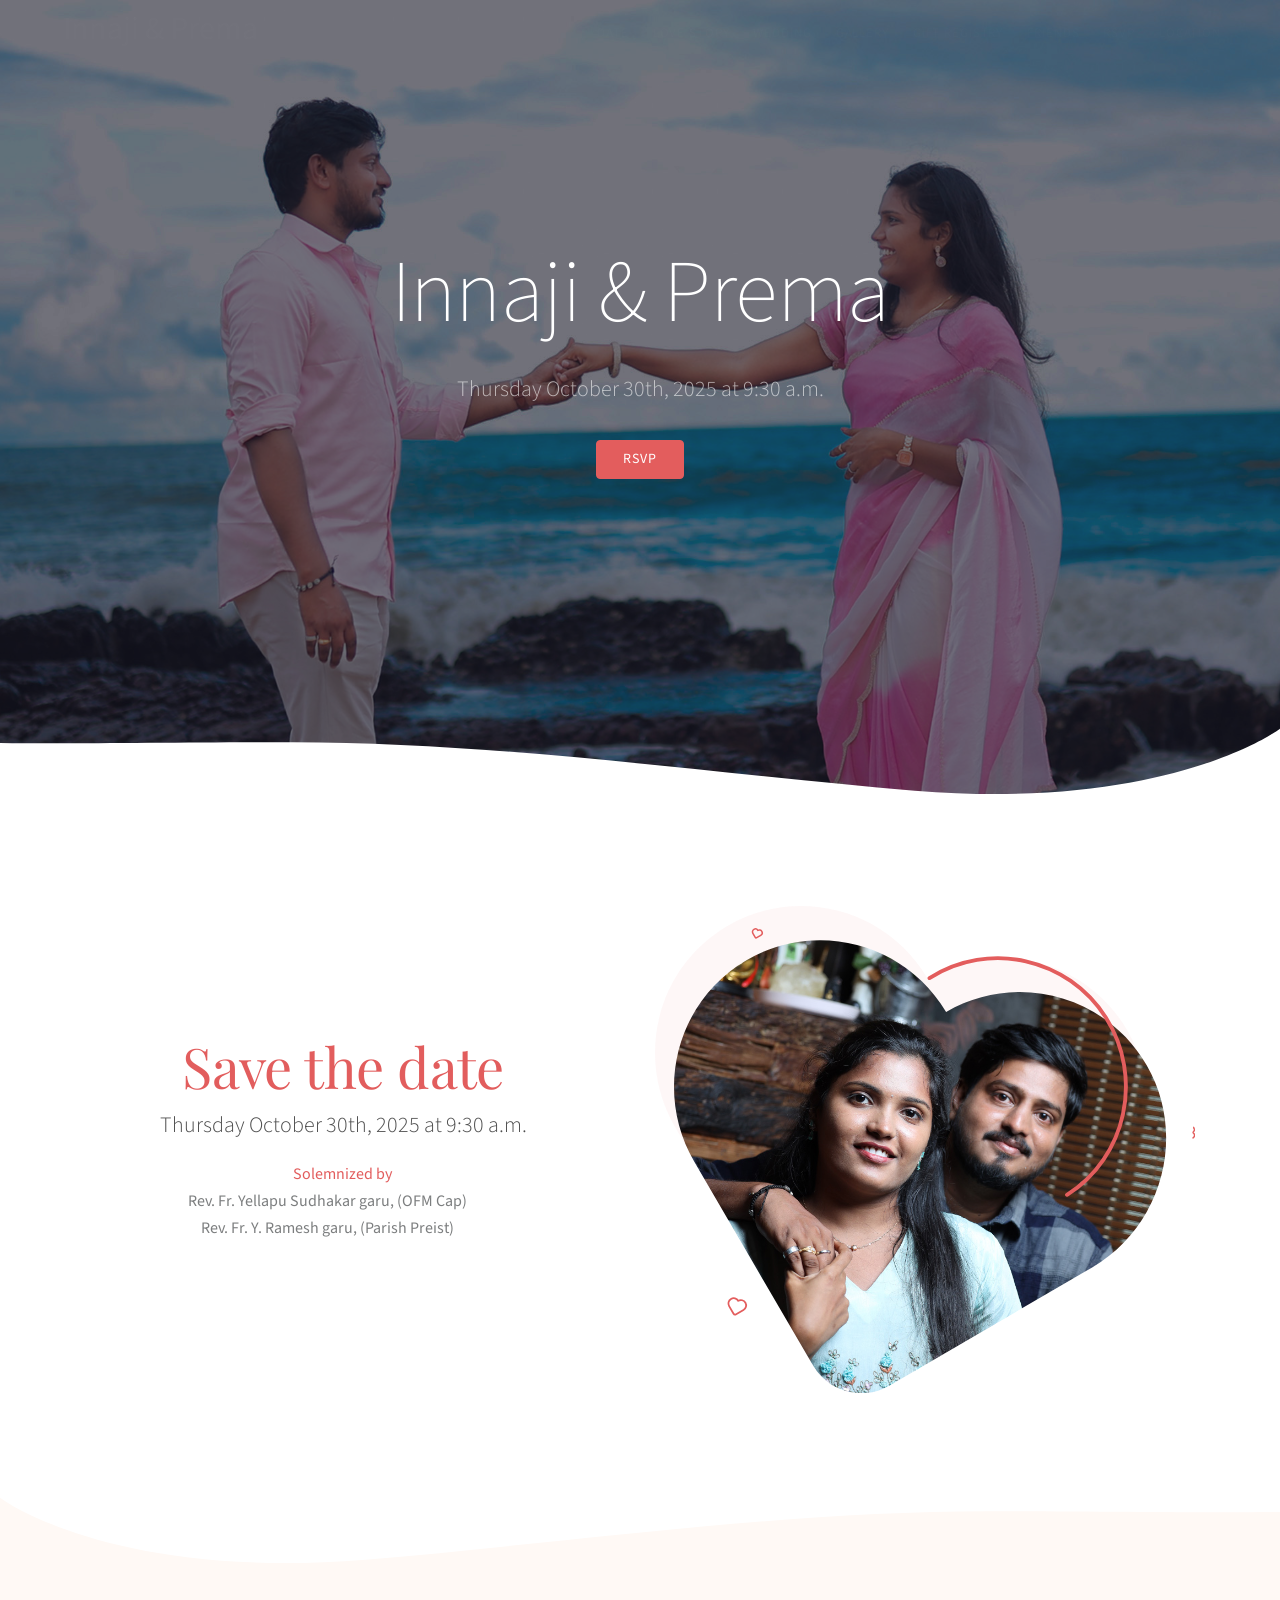
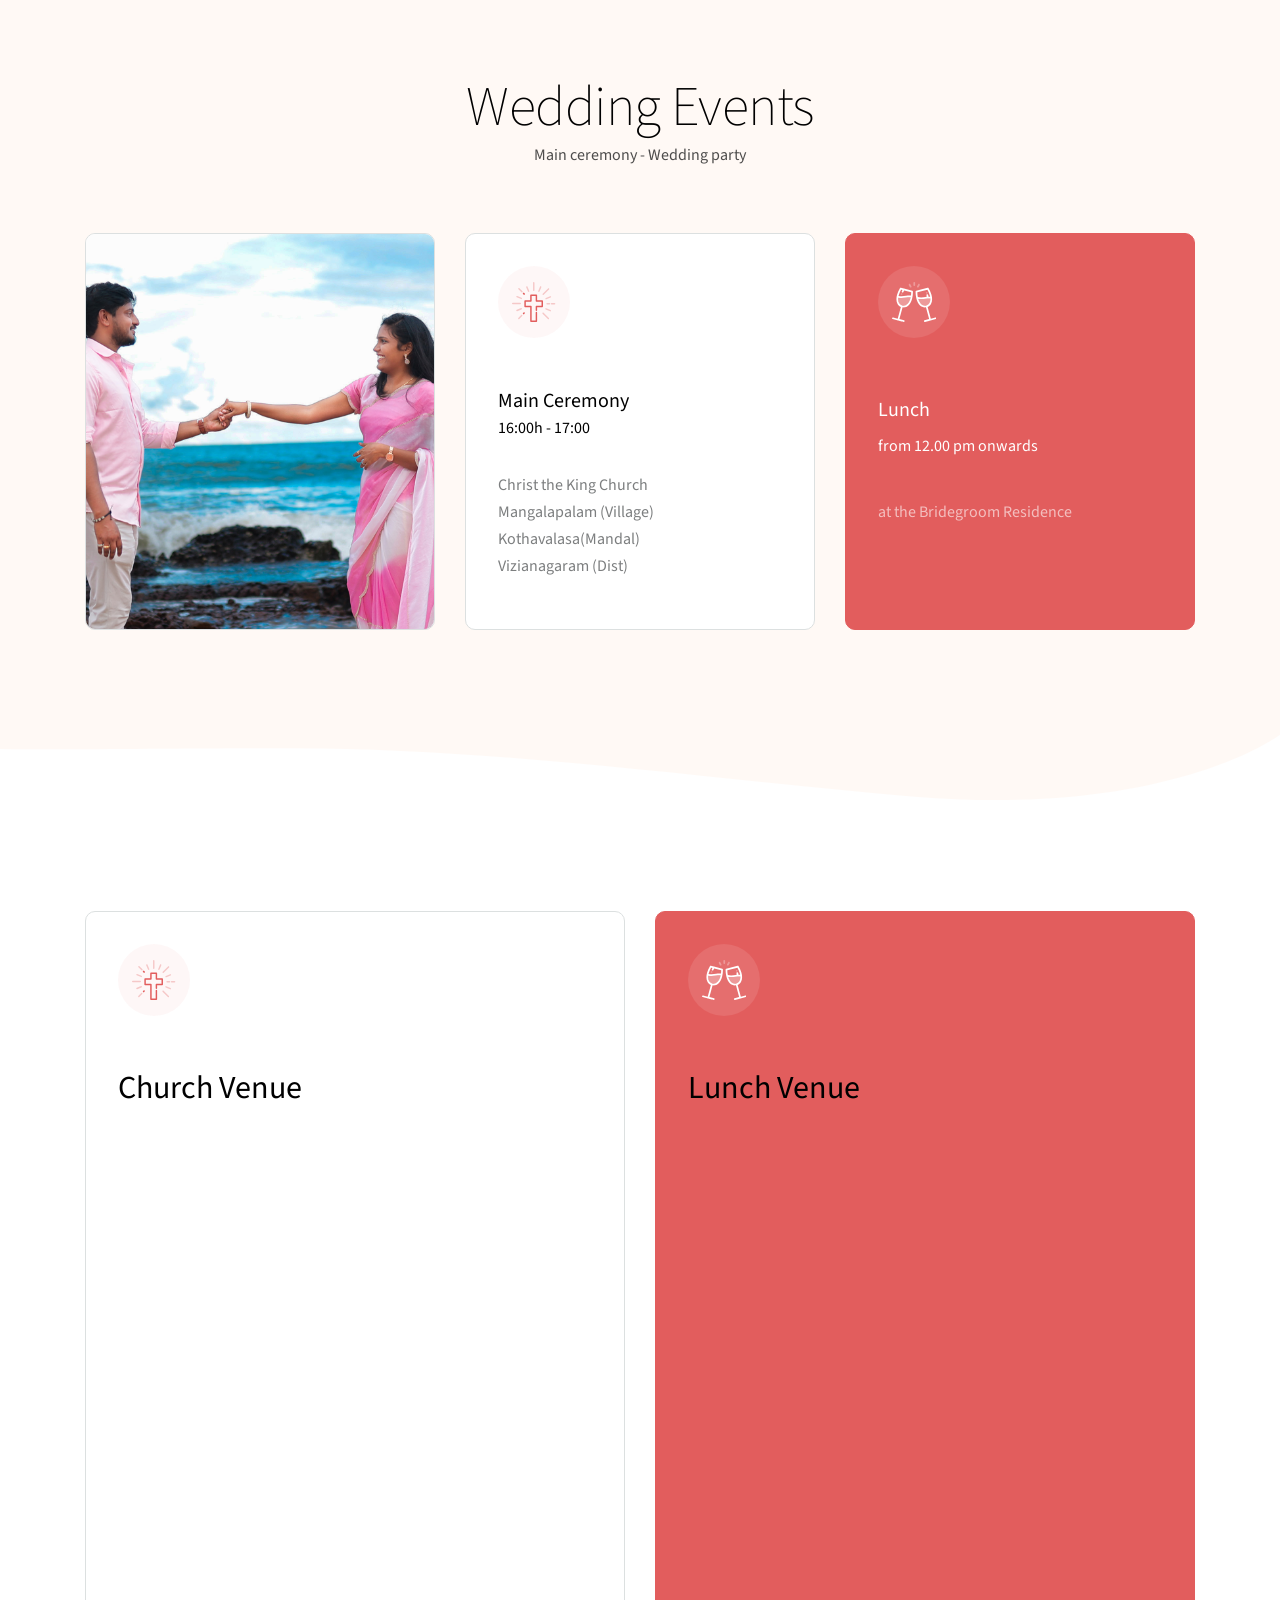
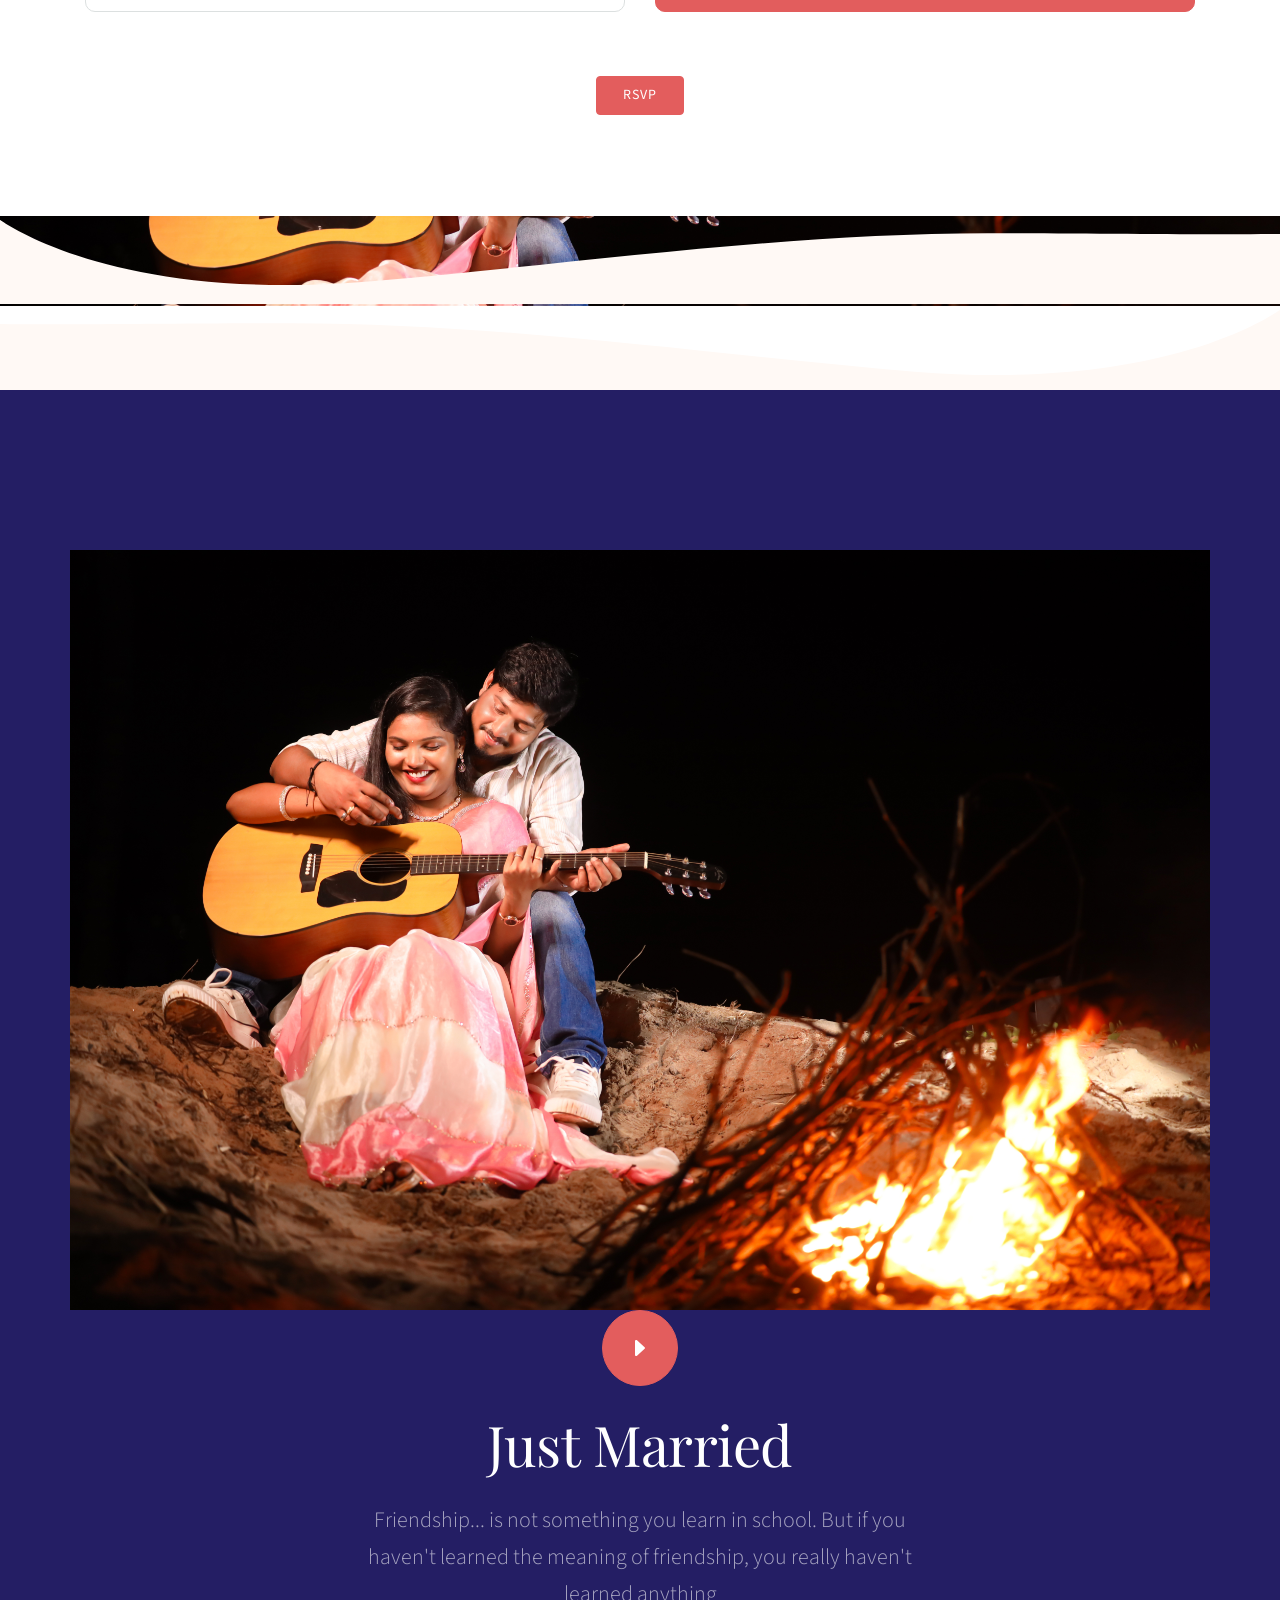
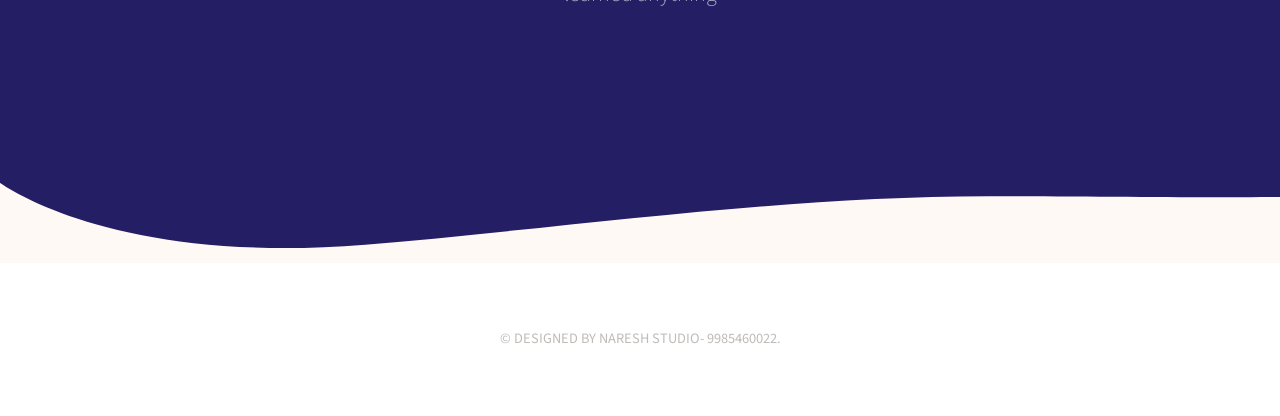
==== Innaji-weds-Prema/index.html @ 00525270 "Add files via upload" ====
<!DOCTYPE html>
<html lang="en">
   <head>
      <!-- Metas -->
      <meta charset="utf-8">
      <title>Foxewedding - Beautiful Wedding Template</title>
      <meta name="description" content="">
      <meta name="viewport" content="width=device-width, initial-scale=1.0">
      <!-- Css -->
      <link href="css/bootstrap.css" rel="stylesheet" type="text/css" media="all" />
      <link href="css/main.css" rel="stylesheet" type="text/css" media="all" />
      <link href="css/magnific-popup.css" rel="stylesheet" type="text/css" media="all" />
      <link href="css/fonts.css" rel="stylesheet" type="text/css" media="all" />
      <link href="https://fonts.googleapis.com/css?family=Playfair+Display" rel="stylesheet">
      <link href="https://fonts.googleapis.com/css?family=Source+Sans+Pro:200,300,400,600,700" rel="stylesheet">
   </head>
   <body>
      <!-- Preloader -->
      <div class="loader">
         <!-- Preloader inner -->
         <div class="loader-inner">
            <svg width="120" height="220" viewbox="0 0 100 100" class="loading-spinner" version="1.1" xmlns="http://www.w3.org/2000/svg">
               <circle class="spinner" cx="50" cy="50" r="21" fill="#ffffff" stroke-width="2" />
            </svg>
         </div>
         <!-- End preloader inner -->
      </div>
      <!-- End preloader-->
      <!--Wrapper-->
      <div class="wrapper">
         <!--Header-->
         <header class="header default">
            <div class="header-section">
               <!--Container-->
               <div class="container-fluid ">
                  <nav class="navbar navbar-expand-lg header-navbar ml-0 ml-lg-5">
                    <h2 style="color: white;">Innaji & Prema</h2>
                     <button class="navbar-toggler btn-navbar-toggler" type="button" data-toggle="collapse" data-target=".nav-menu" aria-expanded="true" aria-label="Toggle navigation">
                     <span class="fa fa-bars"></span>
                     </button>
                     <div class="nav-menu collapse navbar-collapse navbar-collapse justify-content-end mr-5 ">
                        <ul class=" navbar-nav  header-navbar-nav">
                           <li><a class=" nav-link scroll" href="#resto">Date</a></li>
                           <li><a class=" nav-link scroll" href="#story">Love Story</a></li>
                           <li><a class=" nav-link scroll" href="#wedding">Wedding</a></li>
                           <li><a class=" nav-link scroll" href="#gallery">Gallery</a></li>
                           <li><a class=" nav-link scroll" href="#gift">Gift Registry</a></li>
                           <li><a class=" nav-link scroll" href="#friends">Friends</a></li>
                           <li><a class=" nav-link scroll" href="#rsvp">Rsvp</a></li>
                           <li><a class=" nav-link scroll" href="#location">Location</a></li>
                        </ul>
                     </div>
                  </nav>
               </div>
               <!--End container-->
            </div>
         </header>
         <!--End header-->
         <!--Hero section-->
         <section class="gradient-overlay gradient-overlay-dark ">
            <img class="bg-image" src="assets/img/1.jpg" alt="">
            <div class="container">
               <!--row-->
               <div class="row min-vh-80 align-items-center z-index-2 position-relative text-center">
                  <div class="col-12">
                     <h1 class="display-2  text-white mb-4">Innaji &amp; Prema</h1>
                     <p class="font-weight-300 text-light  lead mb-5 ">Thursday October 30th, 2025 at 9:30 a.m. </p>
                     <a href="#rsvp" class="btn btn-primary btn-wide-sm btn-sm  scroll">RSVP</a>
                  </div>
               </div>
               <!--End row-->
            </div>
            <!--End container-->
            <div class="curved-decoration ">


              <svg width="100%" height="100%" version="1.1" xmlns="http://www.w3.org/2000/svg" xmlns:xlink="http://www.w3.org/1999/xlink" x="0px" y="0px"
    viewBox="0 0 2560 168.6227" enable-background="new 0 0 2560 168.6227" xml:space="preserve">
<g>
</g>
<g>
   <path d="M2560,0c0,0-219.6543,165.951-730.788,124.0771c-383.3156-31.4028-827.2138-96.9514-1244.7139-96.9514
      c-212.5106,0-439,3.5-584.4982,1.5844l0,139.9126h2560V0z"/>
</g>
</svg>
            </div>
         </section>
         <!--End hero section-->
         <!--Date section-->
         <section id="resto" class=" ">
            <div class="container spacer-double-lg">
               <div class="row justify-content-lg-between align-items-center">
                  <div class="col-md-6 mb-5 mb-md-0">
                     <div class="pr-md-4">
                        <h1 style="text-align:center; color:#e25d5d;" class="font-secondary display-4">Save the date</h1>
                        <p style="text-align:center" class="lead font-weight-300 text-dark-gray opacity-8">Thursday October 30th, 2025 at 9:30 a.m.</p>
                        <p style="text-align:center; color: #e25d5d !important;" class="w-md-40 mb-0 mx-auto text-dark-gray opacity-8;">Solemnized by</p>
                        <p  style="text-align:center" class="mb-4 pr-5">Rev. Fr. Yellapu Sudhakar garu, (OFM Cap)
                           <br/>Rev. Fr. Y. Ramesh garu, (Parish Preist)</p>
                        <div class="countdown row text-center"></div>
                     </div>
                  </div>
                  <div class="col-md-6">
                     <div class="svg-mask-container">
                        <svg version="1.1" id="p.svg" xmlns="http://www.w3.org/2000/svg" xmlns:xlink="http://www.w3.org/1999/xlink" x="0px" y="0px" viewBox="0 0 980.2914 884.5557" enable-background="new 0 0 980.2914 884.5557" xml:space="preserve">
                           <path opacity="0.05" fill="#E35D5D" d="M493.9887,130.1238L493.9887,130.1238C419.5373,4.797,257.8407-37.3296,131.6182,36.1312
                              C4.3062,110.2269-37.5245,274.4576,36.6059,401.6698l215.8423,370.3983c28.1165,48.2495,90.0233,64.5706,138.2729,36.4541
                              l368.4115-214.6845c127.2958-74.1791,172.7084-240.1479,98.7059-367.5465C783.976,99.1337,621.0024,56.1091,493.9887,130.1238z" />
                           <path fill="none" stroke="#E35D5D" stroke-width="3.1978" stroke-miterlimit="10" d="M151.0414,716.6817L151.0414,716.6817
                              c-2.6854-4.5204-8.5175-6.0399-13.0702-3.3902c-4.592,2.6725-6.1008,8.5961-3.427,13.1844l7.7851,13.3598
                              c1.0141,1.7403,3.247,2.3289,4.9873,1.3148l13.2881-7.7433c4.5914-2.6756,6.2294-8.6618,3.5602-13.257
                              C161.5008,715.5639,155.6226,714.0121,151.0414,716.6817z" />
                           <path fill="none" stroke="#E35D5D" stroke-width="2.7402" stroke-miterlimit="10" d="M186.6779,44.1803L186.6779,44.1803
                              c-1.4613-2.4599-4.635-3.2867-7.1125-1.8449c-2.4988,1.4543-3.3199,4.6778-1.8649,7.1747l4.2365,7.2701
                              c0.5519,0.947,1.767,1.2674,2.714,0.7155l7.2311-4.2138c2.4985-1.456,3.3899-4.7136,1.9374-7.2141
                              C192.3697,43.572,189.1709,42.7276,186.6779,44.1803z" />
                           <path fill="none" stroke="#E35D5D" stroke-width="2.5752" stroke-miterlimit="10" d="M978.3951,400.8979
                              c-0.5042,0.934-0.5042,2.0591,0,2.993c0.3052,0.4453,0.5839,0.9083,0.835,1.3862c0.5513,1.3705-0.4096,2.8669-1.3862,3.9854
                              c-0.6144,0.7089-1.3075,1.6697-0.8979,2.5203c0.1919,0.3133,0.4371,0.5904,0.7246,0.8192c2.0887,2.0325,2.1343,5.3734,0.1018,7.4622
                              c-0.5895,0.6058-1.3159,1.0612-2.1182,1.3277" />
                           <defs>
                              <mask id="mask">
                                 <path fill="#ffffff" d="M528.4855,192.3897L528.4855,192.3897C454.034,67.0629,292.3375,24.9363,166.115,98.3971
                                    C38.8029,172.4928-3.0277,336.7236,71.1027,463.9358L286.945,834.3341c28.1165,48.2495,90.0233,64.5706,138.2729,36.4541
                                    l368.4115-214.6845c127.2958-74.1792,172.7084-240.1479,98.7059-367.5465C818.4728,161.3996,655.4992,118.375,528.4855,192.3897z" />
                              </mask>
                           </defs>
                           <image mask="url(#mask)" width="981" height="885" xlink:href="assets/img/mask-lg.jpg" />
                           <g>
                              <path fill="none" stroke="#E35D5D" stroke-width="7" stroke-linecap="round" stroke-miterlimit="10" d="M747.8805,524.349
                                 c108.1955-68.637,139.1927-213.677,70.5558-321.8725S606.4696,62.2462,498.2741,130.8832l0,0" />
                           </g>
                        </svg>
                     </div>
                  </div>
               </div>
            </div>
            <div class="curved-decoration">
<svg  width="100%" height="100%" class="bg-secondary-svg" version="1.1" xmlns="http://www.w3.org/2000/svg" xmlns:xlink="http://www.w3.org/1999/xlink" x="0px" y="0px"
    viewBox="0 0 2560 168.6227" enable-background="new 0 0 2560 168.6227" xml:space="preserve">
<g>
</g>
<g>
   <path d="M0,0c0,0,219.6543,165.951,730.788,124.0771c383.3156-31.4028,827.2139-96.9514,1244.7139-96.9514
      c212.5106,0,438.9999,3.5,584.4982,1.5844v139.9126H0V0z"/>
</g>
</svg>
            </div>
         </section>
         <!--End date section-->
         <section id="story" class=" bg-secondary spacer-one-top-lg">
            <!--Container-->
            <div class="container spacer-one-bottom-lg">
               
                              <!--Row-->
               <div class="row justify-content-center">
                  <div class="col">
                     <div class=" text-center mb-5 pb-5">
                        <h1 class="display-4 mb-0">Wedding Events</h1>
                        <p class="w-md-40 mb-0 mx-auto text-dark-gray opacity-8 ">Main ceremony - Wedding party</p>
                     </div>
                  </div>
               </div>
               <!--End row-->
                 <!--Row-->
               <div class="row">
                  <div class="col-md-6 col-lg-4 d-flex mb-4 mb-lg-0 display-state ">
                     <div class="card card-icon-2 card-body justify-content-between">
                        <img class="bg-image" src="assets/img/1.jpg" alt="">
                     </div>
                  </div>
                  <div class="col-md-6 col-lg-4 d-flex mb-4 mb-lg-0">
                     <div class="card card-body justify-content-between">
                        <div class="icon-round mb-5 mb-md-5  bg-icon-primary">
                           <svg class="icon-svg" version="1.1" xmlns="http://www.w3.org/2000/svg" xmlns:xlink="http://www.w3.org/1999/xlink" x="0px" y="0px" viewBox="0 0 156.016 144" enable-background="new 0 0 156.016 144" xml:space="preserve">
                              <g>
                                 <g>
                                    <g>
                                       <path fill="#E25D5D" d="M46.0314,41.7797l-2.7211-2.7211c-1.0296-1.0296-2.6989-1.0296-3.7282,0
                                          c-1.0296,1.0296-1.0296,2.6986,0,3.7282l2.7211,2.7211c0.5147,0.515,1.1896,0.7722,1.864,0.7722
                                          c0.6743,0,1.3496-0.2572,1.864-0.7722C47.0611,44.4783,47.0611,42.8093,46.0314,41.7797z" />
                                    </g>
                                 </g>
                                 <g>
                                    <g>
                                       <path fill="#E25D5D" d="M45.5076,109.9846c-1.029-1.0296-2.6983-1.0296-3.7282,0l-2.0709,2.0706
                                          c-1.0296,1.0296-1.0296,2.6989,0,3.7285c0.5147,0.515,1.1896,0.7722,1.864,0.7722c0.6743,0,1.3496-0.2572,1.864-0.7722
                                          l2.0709-2.0703C46.5372,112.6834,46.5372,111.0142,45.5076,109.9846z" />
                                    </g>
                                 </g>
                                 <g>
                                    <g>
                                       <g>
                                          <path fill="#E25D5D" d="M108.9037,65.5264H90.4893V47.7202c0-1.4559-1.1799-2.6364-2.6364-2.6364H68.1625
                                             c-1.4559,0-2.6364,1.1805-2.6364,2.6364v17.8062H47.1113c-1.4559,0-2.6364,1.1805-2.6364,2.6364v19.69
                                             c0,1.456,1.1805,2.6364,2.6364,2.6364h18.4148v50.8743c0,1.4559,1.1805,2.6364,2.6364,2.6364h19.6903
                                             c1.4562,0,2.6364-1.1805,2.6364-2.6364v-31.784c0-1.4559-1.1799-2.6364-2.6364-2.6364c-1.4566,0-2.6364,1.1805-2.6364,2.6364
                                             v29.1476H70.7986V87.8528c0-1.4559-1.1805-2.6364-2.6364-2.6364H49.7474V70.7992h18.4148c1.4559,0,2.6364-1.1805,2.6364-2.6364
                                             V50.3566h14.4178v17.8062c0,1.4559,1.1799,2.6364,2.6364,2.6364h18.4145v14.4175H87.8528c-1.4563,0-2.6364,1.1805-2.6364,2.6364
                                             v13.759c0,1.4559,1.1799,2.6364,2.6364,2.6364c1.4566,0,2.6364-1.1805,2.6364-2.6364V90.4896h18.4145
                                             c1.4562,0,2.6364-1.1805,2.6364-2.6364v-19.69C111.5401,66.7069,110.36,65.5264,108.9037,65.5264z" />
                                       </g>
                                    </g>
                                    <g opacity="0.3">
                                       <g>
                                          <g>
                                             <path fill="#E25D5D" d="M78.3782,0c-1.4559,0-2.6364,1.1805-2.6364,2.6364v27.1434c0,1.4559,1.1805,2.6364,2.6364,2.6364
                                                c1.4563,0,2.6364-1.1805,2.6364-2.6364V2.6364C81.0146,1.1802,79.8348,0,78.3782,0z" />
                                          </g>
                                       </g>
                                       <g>
                                          <g>
                                             <path fill="#E25D5D" d="M153.3795,75.7418h-10.9263c-1.4562,0-2.6364,1.1805-2.6364,2.6364
                                                c0,1.4559,1.1802,2.6364,2.6364,2.6364h10.9263c1.4563,0,2.6364-1.1805,2.6364-2.6364
                                                C156.016,76.9223,154.8355,75.7418,153.3795,75.7418z" />
                                          </g>
                                       </g>
                                       <g>
                                          <g>
                                             <path fill="#E25D5D" d="M135.1888,75.7418h-8.9526c-1.4562,0-2.6364,1.1805-2.6364,2.6364
                                                c0,1.4559,1.1802,2.6364,2.6364,2.6364h8.9526c1.4562,0,2.6364-1.1805,2.6364-2.6364
                                                C137.8252,76.9223,136.645,75.7418,135.1888,75.7418z" />
                                          </g>
                                       </g>
                                       <g>
                                          <g>
                                             <path fill="#E25D5D" d="M133.4302,23.1099c-1.03-1.0296-2.6989-1.0296-3.7285,0l-19.1933,19.1933
                                                c-1.0296,1.0296-1.0296,2.6986,0,3.7282c0.5147,0.515,1.1896,0.7722,1.864,0.7722c0.6746,0,1.3496-0.2572,1.8646-0.7722
                                                l19.1933-19.1933C134.4599,25.8085,134.4599,24.1389,133.4302,23.1099z" />
                                          </g>
                                       </g>
                                       <g>
                                          <g>
                                             <path fill="#E25D5D" d="M37.6864,33.434l-10.848-10.848c-1.0293-1.0296-2.6986-1.0296-3.7282,0
                                                c-1.0296,1.0296-1.0296,2.6986,0,3.7282l10.848,10.848c0.5147,0.515,1.1896,0.7722,1.864,0.7722
                                                c0.6743,0,1.3496-0.2572,1.864-0.7722C38.716,36.1326,38.716,34.4637,37.6864,33.434z" />
                                          </g>
                                       </g>
                                       <g>
                                          <g>
                                             <path fill="#E25D5D" d="M29.7799,75.0013H2.6364C1.1805,75.0013,0,76.1818,0,77.6378c0,1.4559,1.1805,2.6364,2.6364,2.6364
                                                h27.1434c1.4559,0,2.6364-1.1805,2.6364-2.6364C32.4163,76.1818,31.2358,75.0013,29.7799,75.0013z" />
                                          </g>
                                       </g>
                                       <g>
                                          <g>
                                             <path fill="#E25D5D" d="M36.8758,118.6163c-1.0293-1.0293-2.6986-1.0296-3.7282,0l-10.5612,10.5612
                                                c-1.0296,1.0296-1.0296,2.6986,0,3.7282c0.5147,0.515,1.1896,0.7722,1.864,0.7722s1.3496-0.2572,1.864-0.7722l10.5612-10.5612
                                                C37.9055,121.3149,37.9055,119.646,36.8758,118.6163z" />
                                          </g>
                                       </g>
                                       <g>
                                          <g>
                                             <path fill="#E25D5D" d="M132.9067,129.7014l-19.1936-19.1933c-1.03-1.0293-2.6989-1.0296-3.7285,0
                                                c-1.0296,1.0296-1.0296,2.6986,0,3.7282l19.1933,19.1933c0.515,0.515,1.1896,0.7722,1.8643,0.7722s1.3496-0.2572,1.8646-0.7722
                                                C133.9363,132.4,133.9363,130.7307,132.9067,129.7014z" />
                                          </g>
                                       </g>
                                       <g>
                                          <g>
                                             <path fill="#E25D5D" d="M62.3311,32.3014l-6.4067-15.4602c-0.557-1.345-2.0998-1.9837-3.4448-1.4264
                                                c-1.3453,0.5576-1.9837,2.0995-1.4264,3.4448l6.4067,15.4602c0.4208,1.015,1.4023,1.6278,2.4368,1.6278
                                                c0.3364,0,0.6783-0.0646,1.008-0.2014C62.2498,35.1889,62.8881,33.6467,62.3311,32.3014z" />
                                          </g>
                                       </g>
                                       <g>
                                          <g>
                                             <path fill="#E25D5D" d="M140.6036,52.4826c-0.5576-1.3453-2.0992-1.9843-3.4448-1.4267l-15.4599,6.4027
                                                c-1.345,0.557-1.9843,2.0992-1.4273,3.4445c0.4208,1.0156,1.4023,1.6281,2.4371,1.6281c0.3361,0,0.678-0.0646,1.0077-0.2014
                                                l15.4599-6.4027C140.5213,55.3698,141.1606,53.8279,140.6036,52.4826z" />
                                          </g>
                                       </g>
                                       <g>
                                          <g>
                                             <path fill="#E25D5D" d="M104.2208,15.6942c-1.3438-0.5567-2.8869,0.0811-3.4445,1.4264l-6.4067,15.4639
                                                c-0.557,1.3453,0.0817,2.8878,1.4267,3.4448c0.3297,0.1368,0.6713,0.2014,1.0077,0.2014c1.0345,0,2.016-0.6128,2.4368-1.6278
                                                l6.4067-15.4639C106.2051,17.7937,105.5664,16.2519,104.2208,15.6942z" />
                                          </g>
                                       </g>
                                       <g>
                                          <g>
                                             <path fill="#E25D5D" d="M34.5999,56.774l-15.4602-6.4031c-1.345-0.5567-2.8872,0.0817-3.4445,1.4267
                                                c-0.557,1.3453,0.082,2.8872,1.427,3.4445l15.4602,6.4031c0.3297,0.1368,0.6713,0.2014,1.0077,0.2014
                                                c1.0345,0,2.0163-0.6131,2.4368-1.6281C36.5842,58.8732,35.9455,57.331,34.5999,56.774z" />
                                          </g>
                                       </g>
                                       <g>
                                          <g>
                                             <path fill="#E25D5D" d="M35.7441,95.114c-0.557-1.3453-2.0998-1.984-3.4448-1.4267L16.843,100.09
                                                c-1.3453,0.557-1.984,2.0995-1.4267,3.4445c0.4208,1.0153,1.4023,1.6281,2.4368,1.6281c0.3364,0,0.678-0.0646,1.008-0.2014
                                                l15.4562-6.4027C35.6624,98.0015,36.3011,96.4593,35.7441,95.114z" />
                                          </g>
                                       </g>
                                       <g>
                                          <g>
                                             <path fill="#E25D5D" d="M138.8941,100.7756l-15.4599-6.4067c-1.3441-0.5567-2.8872,0.0808-3.4448,1.4261
                                                c-0.5576,1.3453,0.0807,2.8872,1.4264,3.4448l15.4599,6.4067c0.3297,0.1368,0.6716,0.2014,1.008,0.2014
                                                c1.0342,0,2.016-0.6128,2.4368-1.6278C140.8775,102.8752,140.2395,101.333,138.8941,100.7756z" />
                                          </g>
                                       </g>
                                    </g>
                                 </g>
                              </g>
                           </svg>
                        </div>
                        <h5 class="mb-0">Main Ceremony</h5>
                        <h6 class="mb-5">16:00h - 17:00</h6>
                        <p class="text-align-center">Christ the King Church
                           <br>Mangalapalam (Village)
                           <br>Kothavalasa(Mandal)
                           <br>Vizianagaram (Dist)
                        </p>
                     </div>
                  </div>
                  <div class="col-md-6 col-lg-4 d-flex ">
                     <div class="card card-body justify-content-between bg-primary text-light">
                        <div class="icon-round mb-3 mb-md-5  bg-icon-white">
                           <svg class="icon-svg" version="1.1" xmlns="http://www.w3.org/2000/svg" xmlns:xlink="http://www.w3.org/1999/xlink" x="0px" y="0px" viewBox="0 0 512 460" enable-background="new 0 0 512 460;" xml:space="preserve">
                              <g>
                                 <g>
                                    <path fill="#FFFFFF" d="M240.8,110.7c-0.1-4.5-3.1-8.3-7.4-9.4L138,76.1c0,0,0,0,0,0L102,66.7c-4.3-1.1-8.8,0.7-11.1,4.4
                                       c-14.4,23.3-25.7,49.3-32.7,75.1c-11.7,43-9.7,79.9,5.7,106.7c9,15.5,22.1,26.9,38.3,33.4L65.6,421.3l-53-14
                                       c-5.3-1.4-10.8,1.8-12.2,7.1c-1.4,5.3,1.8,10.8,7.1,12.2c0,0,62.5,16.5,62.5,16.5c0,0,62.7,16.5,62.7,16.5
                                       c0.9,0.2,1.7,0.3,2.6,0.3c4.4,0,8.5-3,9.7-7.5c1.4-5.3-1.8-10.8-7.1-12.2l-52.9-13.9l36.8-135c3.6,0.5,7.2,0.8,10.8,0.8
                                       c44.6,0,81.4-37.5,98.5-100.3C238,166.1,241.4,138,240.8,110.7z M211.7,186.6c-14.6,53.6-44.2,85.5-79.2,85.5
                                       c-5.1,0-10.3-0.7-15.4-2c-15.4-4.1-27.8-13.5-35.7-27.2c-9.4-16.3-12.6-37.8-9.5-63.1c13.4,2.2,26,3,37.9,3
                                       c19.7,0,37.6-2.2,54.2-4.3c18.8-2.3,35.5-4.4,50.3-2.5C213.5,179.5,212.6,183.1,211.7,186.6z M218,156.3
                                       c-17.7-2.4-36.6-0.1-56.4,2.4c-25.3,3.1-53.7,6.6-86.2,1.4c0.7-2.9,1.4-5.7,2.2-8.7c5.9-21.6,15.1-43.4,26.6-63.5l15.9,4.2
                                       c-2.9,5.6-5.5,11.3-7.6,15.9c-2.2,5,0,11,5.1,13.2c1.3,0.6,2.7,0.9,4.1,0.9c3.8,0,7.5-2.2,9.1-5.9c3.2-7.3,6.4-13.7,9.2-18.8
                                       l80.9,21.3C220.8,131.2,219.8,143.9,218,156.3z" />
                                 </g>
                              </g>
                              <g opacity="0.3">
                                 <g>
                                    <path fill="#FFFFFF" d="M256,0c-5.5,0-10,4.5-10,10v26.1c0,5.5,4.5,10,10,10c5.5,0,10-4.5,10-10V10C266,4.5,261.5,0,256,0z" />
                                 </g>
                              </g>
                              <g opacity="0.3">
                                 <g>f
                                    <path fill="#FFFFFF" d="M223.6,49l-13.2-22.6c-2.8-4.8-8.9-6.4-13.7-3.6c-4.8,2.8-6.4,8.9-3.6,13.7l13.2,22.6
                                       c1.9,3.2,5.2,4.9,8.6,4.9c1.7,0,3.5-0.4,5.1-1.4C224.8,59.9,226.4,53.8,223.6,49z" />
                                 </g>
                              </g>
                              <g opacity="0.3">
                                 <g>
                                    <path fill="#FFFFFF" d="M315.3,22.9c-4.8-2.8-10.9-1.2-13.7,3.6L288.4,49c-2.8,4.8-1.2,10.9,3.6,13.7c1.6,0.9,3.3,1.4,5,1.4
                                       c3.4,0,6.8-1.8,8.6-4.9l13.2-22.6C321.7,31.8,320.1,25.7,315.3,22.9z" />
                                 </g>
                              </g>
                              <g opacity="0.3">
                                 <g>
                                    <path fill="#FFFFFF" d="M408.6,120.7C408.6,120.7,408.6,120.7,408.6,120.7c-1.7-5.3-7.2-8.2-12.5-6.7c-5.3,1.6-8.3,7.2-6.7,12.5
                                       c0,0.1,0,0.2,0.1,0.2c1.4,4.3,5.3,7,9.5,7c1,0,2-0.1,3-0.5C407.3,131.6,410.2,126,408.6,120.7z" />
                                 </g>
                              </g>
                              <g opacity="0.3">
                                 <g>
                                    <circle fill="#FFFFFF" cx="110" cy="138" r="10" />
                                 </g>
                              </g>
                              <g>
                                 <g>
                                    <g>
                                       <path fill="#FFFFFF" d="M442,443.1C442,443.1,442,443.1,442,443.1l-62.2,16.4C385.7,458,442,443.1,442,443.1z" />
                                       <path fill="#FFFFFF" d="M379.8,459.5c-0.3,0.1-0.5,0.1-0.5,0.1L379.8,459.5z" />
                                       <path fill="#FFFFFF" d="M511.7,414.4c-1.4-5.3-6.9-8.5-12.2-7.1l-53,14l-36.8-135.1c16.2-6.5,29.4-17.9,38.3-33.4
                                          c15.5-26.8,17.5-63.7,5.8-106.7c-7-25.8-18.3-51.7-32.7-75.1c-2.3-3.7-6.8-5.5-11.1-4.4l-131.3,34.6c-4.3,1.1-7.3,5-7.4,9.4
                                          c-0.5,24.6,2.2,49.7,7.8,73.3c0.1,0.3,0.1,0.7,0.2,1c0.6,2.3,1.1,4.6,1.8,6.8c17.1,62.8,53.9,100.3,98.5,100.3c0,0,0,0,0,0
                                          c3.6,0,7.2-0.3,10.8-0.8l36.8,135l-52.9,13.9c-5.3,1.4-8.5,6.9-7.1,12.2c1.2,4.5,5.2,7.5,9.7,7.5c0.8,0,1.7-0.1,2.6-0.3
                                          l62.7-16.5c0,0,0,0,0,0l62.5-16.5C509.9,425.2,513.1,419.8,511.7,414.4z M291.2,118.7l116.6-30.8c11.6,20,20.8,41.8,26.6,63.5
                                          c1.7,6.3,3.1,12.4,4.2,18.3c-6.1-0.6-12.3-0.7-18.6-0.4c-1.1-7.3-2.7-15-4-20.9c-1.2-5.4-6.6-8.8-12-7.5c-5.4,1.2-8.8,6.6-7.5,12
                                          c1.5,6.7,2.7,12.8,3.5,18.1c-4.5,0.5-9.1,1.1-13.7,1.7c-26,3.3-55.2,7-89.1,1C293.3,155.8,291.3,137.1,291.2,118.7z M379.5,272.1
                                          C379.5,272.1,379.5,272.1,379.5,272.1c-33.2,0-61.6-28.8-76.8-77.4c11.1,1.5,21.8,2.2,31.9,2.2c19.7,0,37.6-2.3,54.2-4.4
                                          c19.6-2.5,36.9-4.7,52.2-2.3c1.2,20.8-2.3,38.7-10.4,52.7c-7.9,13.7-20.3,23.1-35.7,27.2C389.8,271.4,384.6,272.1,379.5,272.1z" />
                                    </g>
                                 </g>
                              </g>
                              <path opacity="0.3" fill="#FFFFFF" d="M211.7,186.6c-14.6,53.6-44.2,85.5-79.2,85.5c-5.1,0-10.3-0.7-15.4-2c-15.4-4.1-27.8-13.5-35.7-27.2
                                 c-9.4-16.3-12.6-37.8-9.5-63.1c13.4,2.2,26,3,37.9,3c19.7,0,37.6-2.2,54.2-4.3c18.8-2.3,35.5-4.4,50.3-2.5
                                 C213.5,179.5,212.6,183.1,211.7,186.6z" />
                              <path opacity="0.3" fill="#FFFFFF" d="M379.5,272.1C379.5,272.1,379.5,272.1,379.5,272.1c-33.2,0-61.6-28.8-76.8-77.4c11.1,1.5,21.8,2.2,31.9,2.2
                                 c19.7,0,37.6-2.3,54.2-4.4c19.6-2.5,36.9-4.7,52.2-2.3c1.2,20.8-2.3,38.7-10.4,52.7c-7.9,13.7-20.3,23.1-35.7,27.2
                                 C389.8,271.4,384.6,272.1,379.5,272.1" />
                           </svg>
                        </div>
                        <h5 class="mb-0 text-white">Lunch</h5>
                        <h6 class="mb-5 text-white">from 12.00 pm onwards</h6>
                        <p class="text-align-center">at the Bridegroom Residence
                           <br>
                           <br>
                           <br>
                        </p>
                     </div>
                  </div>
               </div>
               <!--End row-->


            </div>
            <!--End container-->
            <div class="curved-decoration ">
               <svg width="100%" height="100%" class="bg-white-svg" version="1.1" xmlns="http://www.w3.org/2000/svg" xmlns:xlink="http://www.w3.org/1999/xlink" x="0px" y="0px"
    viewBox="0 0 2560 168.6227" enable-background="new 0 0 2560 168.6227" xml:space="preserve">
<g>
</g>
<g>
   <path d="M2560,0c0,0-219.6543,165.951-730.788,124.0771c-383.3156-31.4028-827.2138-96.9514-1244.7139-96.9514
      c-212.5106,0-439,3.5-584.4982,1.5844l0,139.9126h2560V0z"/>
</g>
</svg>
            </div>
         </section>
         
         <section id="wedding" class="spacer-one-top-lg">
            <!--Container-->
            <div class="container spacer-one-bottom-lg">
              
               <!--Row-->
               <div class="row">
                
                  <div class="col-md-6 d-flex  mb-lg-0">
                     <div class="card card-body justify-content-between">
                        <div class="icon-round mb-5 mb-md-5  bg-icon-primary">
                           <svg class="icon-svg" version="1.1" xmlns="http://www.w3.org/2000/svg" xmlns:xlink="http://www.w3.org/1999/xlink" x="0px" y="0px" viewBox="0 0 156.016 144" enable-background="new 0 0 156.016 144" xml:space="preserve">
                              <g>
                                 <g>
                                    <g>
                                       <path fill="#E25D5D" d="M46.0314,41.7797l-2.7211-2.7211c-1.0296-1.0296-2.6989-1.0296-3.7282,0
                                          c-1.0296,1.0296-1.0296,2.6986,0,3.7282l2.7211,2.7211c0.5147,0.515,1.1896,0.7722,1.864,0.7722
                                          c0.6743,0,1.3496-0.2572,1.864-0.7722C47.0611,44.4783,47.0611,42.8093,46.0314,41.7797z" />
                                    </g>
                                 </g>
                                 <g>
                                    <g>
                                       <path fill="#E25D5D" d="M45.5076,109.9846c-1.029-1.0296-2.6983-1.0296-3.7282,0l-2.0709,2.0706
                                          c-1.0296,1.0296-1.0296,2.6989,0,3.7285c0.5147,0.515,1.1896,0.7722,1.864,0.7722c0.6743,0,1.3496-0.2572,1.864-0.7722
                                          l2.0709-2.0703C46.5372,112.6834,46.5372,111.0142,45.5076,109.9846z" />
                                    </g>
                                 </g>
                                 <g>
                                    <g>
                                       <g>
                                          <path fill="#E25D5D" d="M108.9037,65.5264H90.4893V47.7202c0-1.4559-1.1799-2.6364-2.6364-2.6364H68.1625
                                             c-1.4559,0-2.6364,1.1805-2.6364,2.6364v17.8062H47.1113c-1.4559,0-2.6364,1.1805-2.6364,2.6364v19.69
                                             c0,1.456,1.1805,2.6364,2.6364,2.6364h18.4148v50.8743c0,1.4559,1.1805,2.6364,2.6364,2.6364h19.6903
                                             c1.4562,0,2.6364-1.1805,2.6364-2.6364v-31.784c0-1.4559-1.1799-2.6364-2.6364-2.6364c-1.4566,0-2.6364,1.1805-2.6364,2.6364
                                             v29.1476H70.7986V87.8528c0-1.4559-1.1805-2.6364-2.6364-2.6364H49.7474V70.7992h18.4148c1.4559,0,2.6364-1.1805,2.6364-2.6364
                                             V50.3566h14.4178v17.8062c0,1.4559,1.1799,2.6364,2.6364,2.6364h18.4145v14.4175H87.8528c-1.4563,0-2.6364,1.1805-2.6364,2.6364
                                             v13.759c0,1.4559,1.1799,2.6364,2.6364,2.6364c1.4566,0,2.6364-1.1805,2.6364-2.6364V90.4896h18.4145
                                             c1.4562,0,2.6364-1.1805,2.6364-2.6364v-19.69C111.5401,66.7069,110.36,65.5264,108.9037,65.5264z" />
                                       </g>
                                    </g>
                                    <g opacity="0.3">
                                       <g>
                                          <g>
                                             <path fill="#E25D5D" d="M78.3782,0c-1.4559,0-2.6364,1.1805-2.6364,2.6364v27.1434c0,1.4559,1.1805,2.6364,2.6364,2.6364
                                                c1.4563,0,2.6364-1.1805,2.6364-2.6364V2.6364C81.0146,1.1802,79.8348,0,78.3782,0z" />
                                          </g>
                                       </g>
                                       <g>
                                          <g>
                                             <path fill="#E25D5D" d="M153.3795,75.7418h-10.9263c-1.4562,0-2.6364,1.1805-2.6364,2.6364
                                                c0,1.4559,1.1802,2.6364,2.6364,2.6364h10.9263c1.4563,0,2.6364-1.1805,2.6364-2.6364
                                                C156.016,76.9223,154.8355,75.7418,153.3795,75.7418z" />
                                          </g>
                                       </g>
                                       <g>
                                          <g>
                                             <path fill="#E25D5D" d="M135.1888,75.7418h-8.9526c-1.4562,0-2.6364,1.1805-2.6364,2.6364
                                                c0,1.4559,1.1802,2.6364,2.6364,2.6364h8.9526c1.4562,0,2.6364-1.1805,2.6364-2.6364
                                                C137.8252,76.9223,136.645,75.7418,135.1888,75.7418z" />
                                          </g>
                                       </g>
                                       <g>
                                          <g>
                                             <path fill="#E25D5D" d="M133.4302,23.1099c-1.03-1.0296-2.6989-1.0296-3.7285,0l-19.1933,19.1933
                                                c-1.0296,1.0296-1.0296,2.6986,0,3.7282c0.5147,0.515,1.1896,0.7722,1.864,0.7722c0.6746,0,1.3496-0.2572,1.8646-0.7722
                                                l19.1933-19.1933C134.4599,25.8085,134.4599,24.1389,133.4302,23.1099z" />
                                          </g>
                                       </g>
                                       <g>
                                          <g>
                                             <path fill="#E25D5D" d="M37.6864,33.434l-10.848-10.848c-1.0293-1.0296-2.6986-1.0296-3.7282,0
                                                c-1.0296,1.0296-1.0296,2.6986,0,3.7282l10.848,10.848c0.5147,0.515,1.1896,0.7722,1.864,0.7722
                                                c0.6743,0,1.3496-0.2572,1.864-0.7722C38.716,36.1326,38.716,34.4637,37.6864,33.434z" />
                                          </g>
                                       </g>
                                       <g>
                                          <g>
                                             <path fill="#E25D5D" d="M29.7799,75.0013H2.6364C1.1805,75.0013,0,76.1818,0,77.6378c0,1.4559,1.1805,2.6364,2.6364,2.6364
                                                h27.1434c1.4559,0,2.6364-1.1805,2.6364-2.6364C32.4163,76.1818,31.2358,75.0013,29.7799,75.0013z" />
                                          </g>
                                       </g>
                                       <g>
                                          <g>
                                             <path fill="#E25D5D" d="M36.8758,118.6163c-1.0293-1.0293-2.6986-1.0296-3.7282,0l-10.5612,10.5612
                                                c-1.0296,1.0296-1.0296,2.6986,0,3.7282c0.5147,0.515,1.1896,0.7722,1.864,0.7722s1.3496-0.2572,1.864-0.7722l10.5612-10.5612
                                                C37.9055,121.3149,37.9055,119.646,36.8758,118.6163z" />
                                          </g>
                                       </g>
                                       <g>
                                          <g>
                                             <path fill="#E25D5D" d="M132.9067,129.7014l-19.1936-19.1933c-1.03-1.0293-2.6989-1.0296-3.7285,0
                                                c-1.0296,1.0296-1.0296,2.6986,0,3.7282l19.1933,19.1933c0.515,0.515,1.1896,0.7722,1.8643,0.7722s1.3496-0.2572,1.8646-0.7722
                                                C133.9363,132.4,133.9363,130.7307,132.9067,129.7014z" />
                                          </g>
                                       </g>
                                       <g>
                                          <g>
                                             <path fill="#E25D5D" d="M62.3311,32.3014l-6.4067-15.4602c-0.557-1.345-2.0998-1.9837-3.4448-1.4264
                                                c-1.3453,0.5576-1.9837,2.0995-1.4264,3.4448l6.4067,15.4602c0.4208,1.015,1.4023,1.6278,2.4368,1.6278
                                                c0.3364,0,0.6783-0.0646,1.008-0.2014C62.2498,35.1889,62.8881,33.6467,62.3311,32.3014z" />
                                          </g>
                                       </g>
                                       <g>
                                          <g>
                                             <path fill="#E25D5D" d="M140.6036,52.4826c-0.5576-1.3453-2.0992-1.9843-3.4448-1.4267l-15.4599,6.4027
                                                c-1.345,0.557-1.9843,2.0992-1.4273,3.4445c0.4208,1.0156,1.4023,1.6281,2.4371,1.6281c0.3361,0,0.678-0.0646,1.0077-0.2014
                                                l15.4599-6.4027C140.5213,55.3698,141.1606,53.8279,140.6036,52.4826z" />
                                          </g>
                                       </g>
                                       <g>
                                          <g>
                                             <path fill="#E25D5D" d="M104.2208,15.6942c-1.3438-0.5567-2.8869,0.0811-3.4445,1.4264l-6.4067,15.4639
                                                c-0.557,1.3453,0.0817,2.8878,1.4267,3.4448c0.3297,0.1368,0.6713,0.2014,1.0077,0.2014c1.0345,0,2.016-0.6128,2.4368-1.6278
                                                l6.4067-15.4639C106.2051,17.7937,105.5664,16.2519,104.2208,15.6942z" />
                                          </g>
                                       </g>
                                       <g>
                                          <g>
                                             <path fill="#E25D5D" d="M34.5999,56.774l-15.4602-6.4031c-1.345-0.5567-2.8872,0.0817-3.4445,1.4267
                                                c-0.557,1.3453,0.082,2.8872,1.427,3.4445l15.4602,6.4031c0.3297,0.1368,0.6713,0.2014,1.0077,0.2014
                                                c1.0345,0,2.0163-0.6131,2.4368-1.6281C36.5842,58.8732,35.9455,57.331,34.5999,56.774z" />
                                          </g>
                                       </g>
                                       <g>
                                          <g>
                                             <path fill="#E25D5D" d="M35.7441,95.114c-0.557-1.3453-2.0998-1.984-3.4448-1.4267L16.843,100.09
                                                c-1.3453,0.557-1.984,2.0995-1.4267,3.4445c0.4208,1.0153,1.4023,1.6281,2.4368,1.6281c0.3364,0,0.678-0.0646,1.008-0.2014
                                                l15.4562-6.4027C35.6624,98.0015,36.3011,96.4593,35.7441,95.114z" />
                                          </g>
                                       </g>
                                       <g>
                                          <g>
                                             <path fill="#E25D5D" d="M138.8941,100.7756l-15.4599-6.4067c-1.3441-0.5567-2.8872,0.0808-3.4448,1.4261
                                                c-0.5576,1.3453,0.0807,2.8872,1.4264,3.4448l15.4599,6.4067c0.3297,0.1368,0.6716,0.2014,1.008,0.2014
                                                c1.0342,0,2.016-0.6128,2.4368-1.6278C140.8775,102.8752,140.2395,101.333,138.8941,100.7756z" />
                                          </g>
                                       </g>
                                    </g>
                                 </g>
                              </g>
                           </svg>
                        </div>
                        <h2>Church Venue</h2>
                        <h5 class="mb-0"><iframe src="https://www.google.com/maps/embed?pb=!1m18!1m12!1m3!1d3688.501317212447!2d83.1854649!3d17.872473499999998!2m3!1f0!2f0!3f0!3m2!1i1024!2i768!4f13.1!3m3!1m2!1s0x3a3961295c919add%3A0xb47b34700753ea06!2sChrist%20the%20King%20Church!5e1!3m2!1sen!2sin!4v1761711569259!5m2!1sen!2sin" width="600" height="450" style="border:0;" allowfullscreen="" loading="lazy" referrerpolicy="no-referrer-when-downgrade"></iframe></h5>

                     </div>
                  </div>
                  <div class="col-md-6  d-flex ">
                     <div class="card card-body justify-content-between bg-primary text-light">
                        <div class="icon-round mb-3 mb-md-5  bg-icon-white">
                           <svg class="icon-svg" version="1.1" xmlns="http://www.w3.org/2000/svg" xmlns:xlink="http://www.w3.org/1999/xlink" x="0px" y="0px" viewBox="0 0 512 460" enable-background="new 0 0 512 460;" xml:space="preserve">
                              <g>
                                 <g>
                                    <path fill="#FFFFFF" d="M240.8,110.7c-0.1-4.5-3.1-8.3-7.4-9.4L138,76.1c0,0,0,0,0,0L102,66.7c-4.3-1.1-8.8,0.7-11.1,4.4
                                       c-14.4,23.3-25.7,49.3-32.7,75.1c-11.7,43-9.7,79.9,5.7,106.7c9,15.5,22.1,26.9,38.3,33.4L65.6,421.3l-53-14
                                       c-5.3-1.4-10.8,1.8-12.2,7.1c-1.4,5.3,1.8,10.8,7.1,12.2c0,0,62.5,16.5,62.5,16.5c0,0,62.7,16.5,62.7,16.5
                                       c0.9,0.2,1.7,0.3,2.6,0.3c4.4,0,8.5-3,9.7-7.5c1.4-5.3-1.8-10.8-7.1-12.2l-52.9-13.9l36.8-135c3.6,0.5,7.2,0.8,10.8,0.8
                                       c44.6,0,81.4-37.5,98.5-100.3C238,166.1,241.4,138,240.8,110.7z M211.7,186.6c-14.6,53.6-44.2,85.5-79.2,85.5
                                       c-5.1,0-10.3-0.7-15.4-2c-15.4-4.1-27.8-13.5-35.7-27.2c-9.4-16.3-12.6-37.8-9.5-63.1c13.4,2.2,26,3,37.9,3
                                       c19.7,0,37.6-2.2,54.2-4.3c18.8-2.3,35.5-4.4,50.3-2.5C213.5,179.5,212.6,183.1,211.7,186.6z M218,156.3
                                       c-17.7-2.4-36.6-0.1-56.4,2.4c-25.3,3.1-53.7,6.6-86.2,1.4c0.7-2.9,1.4-5.7,2.2-8.7c5.9-21.6,15.1-43.4,26.6-63.5l15.9,4.2
                                       c-2.9,5.6-5.5,11.3-7.6,15.9c-2.2,5,0,11,5.1,13.2c1.3,0.6,2.7,0.9,4.1,0.9c3.8,0,7.5-2.2,9.1-5.9c3.2-7.3,6.4-13.7,9.2-18.8
                                       l80.9,21.3C220.8,131.2,219.8,143.9,218,156.3z" />
                                 </g>
                              </g>
                              <g opacity="0.3">
                                 <g>
                                    <path fill="#FFFFFF" d="M256,0c-5.5,0-10,4.5-10,10v26.1c0,5.5,4.5,10,10,10c5.5,0,10-4.5,10-10V10C266,4.5,261.5,0,256,0z" />
                                 </g>
                              </g>
                              <g opacity="0.3">
                                 <g>
                                    <path fill="#FFFFFF" d="M223.6,49l-13.2-22.6c-2.8-4.8-8.9-6.4-13.7-3.6c-4.8,2.8-6.4,8.9-3.6,13.7l13.2,22.6
                                       c1.9,3.2,5.2,4.9,8.6,4.9c1.7,0,3.5-0.4,5.1-1.4C224.8,59.9,226.4,53.8,223.6,49z" />
                                 </g>
                              </g>
                              <g opacity="0.3">
                                 <g>
                                    <path fill="#FFFFFF" d="M315.3,22.9c-4.8-2.8-10.9-1.2-13.7,3.6L288.4,49c-2.8,4.8-1.2,10.9,3.6,13.7c1.6,0.9,3.3,1.4,5,1.4
                                       c3.4,0,6.8-1.8,8.6-4.9l13.2-22.6C321.7,31.8,320.1,25.7,315.3,22.9z" />
                                 </g>
                              </g>
                              <g opacity="0.3">
                                 <g>
                                    <path fill="#FFFFFF" d="M408.6,120.7C408.6,120.7,408.6,120.7,408.6,120.7c-1.7-5.3-7.2-8.2-12.5-6.7c-5.3,1.6-8.3,7.2-6.7,12.5
                                       c0,0.1,0,0.2,0.1,0.2c1.4,4.3,5.3,7,9.5,7c1,0,2-0.1,3-0.5C407.3,131.6,410.2,126,408.6,120.7z" />
                                 </g>
                              </g>
                              <g opacity="0.3">
                                 <g>
                                    <circle fill="#FFFFFF" cx="110" cy="138" r="10" />
                                 </g>
                              </g>
                              <g>
                                 <g>
                                    <g>
                                       <path fill="#FFFFFF" d="M442,443.1C442,443.1,442,443.1,442,443.1l-62.2,16.4C385.7,458,442,443.1,442,443.1z" />
                                       <path fill="#FFFFFF" d="M379.8,459.5c-0.3,0.1-0.5,0.1-0.5,0.1L379.8,459.5z" />
                                       <path fill="#FFFFFF" d="M511.7,414.4c-1.4-5.3-6.9-8.5-12.2-7.1l-53,14l-36.8-135.1c16.2-6.5,29.4-17.9,38.3-33.4
                                          c15.5-26.8,17.5-63.7,5.8-106.7c-7-25.8-18.3-51.7-32.7-75.1c-2.3-3.7-6.8-5.5-11.1-4.4l-131.3,34.6c-4.3,1.1-7.3,5-7.4,9.4
                                          c-0.5,24.6,2.2,49.7,7.8,73.3c0.1,0.3,0.1,0.7,0.2,1c0.6,2.3,1.1,4.6,1.8,6.8c17.1,62.8,53.9,100.3,98.5,100.3c0,0,0,0,0,0
                                          c3.6,0,7.2-0.3,10.8-0.8l36.8,135l-52.9,13.9c-5.3,1.4-8.5,6.9-7.1,12.2c1.2,4.5,5.2,7.5,9.7,7.5c0.8,0,1.7-0.1,2.6-0.3
                                          l62.7-16.5c0,0,0,0,0,0l62.5-16.5C509.9,425.2,513.1,419.8,511.7,414.4z M291.2,118.7l116.6-30.8c11.6,20,20.8,41.8,26.6,63.5
                                          c1.7,6.3,3.1,12.4,4.2,18.3c-6.1-0.6-12.3-0.7-18.6-0.4c-1.1-7.3-2.7-15-4-20.9c-1.2-5.4-6.6-8.8-12-7.5c-5.4,1.2-8.8,6.6-7.5,12
                                          c1.5,6.7,2.7,12.8,3.5,18.1c-4.5,0.5-9.1,1.1-13.7,1.7c-26,3.3-55.2,7-89.1,1C293.3,155.8,291.3,137.1,291.2,118.7z M379.5,272.1
                                          C379.5,272.1,379.5,272.1,379.5,272.1c-33.2,0-61.6-28.8-76.8-77.4c11.1,1.5,21.8,2.2,31.9,2.2c19.7,0,37.6-2.3,54.2-4.4
                                          c19.6-2.5,36.9-4.7,52.2-2.3c1.2,20.8-2.3,38.7-10.4,52.7c-7.9,13.7-20.3,23.1-35.7,27.2C389.8,271.4,384.6,272.1,379.5,272.1z" />
                                    </g>
                                 </g>
                              </g>
                              <path opacity="0.3" fill="#FFFFFF" d="M211.7,186.6c-14.6,53.6-44.2,85.5-79.2,85.5c-5.1,0-10.3-0.7-15.4-2c-15.4-4.1-27.8-13.5-35.7-27.2
                                 c-9.4-16.3-12.6-37.8-9.5-63.1c13.4,2.2,26,3,37.9,3c19.7,0,37.6-2.2,54.2-4.3c18.8-2.3,35.5-4.4,50.3-2.5
                                 C213.5,179.5,212.6,183.1,211.7,186.6z" />
                              <path opacity="0.3" fill="#FFFFFF" d="M379.5,272.1C379.5,272.1,379.5,272.1,379.5,272.1c-33.2,0-61.6-28.8-76.8-77.4c11.1,1.5,21.8,2.2,31.9,2.2
                                 c19.7,0,37.6-2.3,54.2-4.4c19.6-2.5,36.9-4.7,52.2-2.3c1.2,20.8-2.3,38.7-10.4,52.7c-7.9,13.7-20.3,23.1-35.7,27.2
                                 C389.8,271.4,384.6,272.1,379.5,272.1" />
                           </svg>
                        </div>
                         <h2>Lunch Venue</h2>
                        <h5 class="mb-0"><iframe src="https://www.google.com/maps/embed?pb=!1m18!1m12!1m3!1d3688.501317212447!2d83.1854649!3d17.872473499999998!2m3!1f0!2f0!3f0!3m2!1i1024!2i768!4f13.1!3m3!1m2!1s0x3a3961295c919add%3A0xb47b34700753ea06!2sChrist%20the%20King%20Church!5e1!3m2!1sen!2sin!4v1761711569259!5m2!1sen!2sin" width="600" height="450" style="border:0;" allowfullscreen="" loading="lazy" referrerpolicy="no-referrer-when-downgrade"></iframe></h5>

                     </div>
                  </div>
               </div>
               <!--End row-->
               <!--Row-->
               <div class="row">
                  <div class="col">
                     <div class=" text-center mt-5 pt-5">
                        <a href="#rsvp" class="btn btn-primary btn-wide-sm btn-sm  scroll">RSVP</a>
                     </div>
                  </div>
                  <!--End row-->
               </div>
               <!--End container-->
            </div>
            <div class="curved-decoration">
               
               <svg width="100%" height="100%" class="bg-secondary-svg" version="1.1" xmlns="http://www.w3.org/2000/svg" xmlns:xlink="http://www.w3.org/1999/xlink" x="0px" y="0px" viewBox="0 0 2560 168.6227" enable-background="new 0 0 2560 168.6227" xml:space="preserve">
<g>
</g>
<g>

   <path d="M0,0c0,0,219.6543,165.951,730.788,124.0771c383.3156-31.4028,827.2139-96.9514,1244.7139-96.9514
      c212.5106,0,438.9999,3.5,584.4982,1.5844v139.9126H0V0z"></path>
</g>
</svg>
<img class="bg-image" src="assets/img/3.jpg" alt="">

            </div>
         </section>

       
         <section id="friends" class="text-center">

            <div class="curved-decoration ">
               <svg width="100%" height="100%" class="bg-secondary-svg" version="1.1" xmlns="http://www.w3.org/2000/svg" xmlns:xlink="http://www.w3.org/1999/xlink" x="0px" y="0px" viewBox="0 0 2560 168.6227" enable-background="new 0 0 2560 168.6227" xml:space="preserve">
<g>
</g>
<g>
   <path d="M2560,0c0,0-219.6543,165.951-730.788,124.0771c-383.3156-31.4028-827.2138-96.9514-1244.7139-96.9514
      c-212.5106,0-439,3.5-584.4982,1.5844l0,139.9126h2560V0z"></path>
</g>
</svg>
            </div>
         </section>
    
         <!--Hero section-->
         <section class="gradient-overlay ">
            <img class="bg-image" src="assets/img/2.jpg" alt="">
            <div class="container">
               <!--row-->
               <div class="row  min-vh-80 align-items-center z-index-2 position-relative text-center" >
                  <img class="img-fluid" src="assets/img/3.jpg" alt="">
                  <div class="col-12">
                     <div class=" play-btn-container mb-4">
                        <a href="https://www.instagram.com/p/DQTUDX9EgzukvSIlrd4FxlJyfFHr6i8V1jca-M0/" class="btn btn-primary btn-play popup-youtube">
                           <svg class="icon-svg" version="1.1" xmlns="http://www.w3.org/2000/svg" xmlns:xlink="http://www.w3.org/1999/xlink" x="0px" y="0px" viewBox="0 0 168.7 270.7" enable-background="new 0 0 168.7 270.7;" xml:space="preserve">
                              <path class="st0" d="M0,252.5V18.2C0,2,21.5-6.1,34.1,5.4l128.7,117.1c7.8,7.1,7.8,18.6,0,25.7L34.1,265.3
                                 C21.5,276.8,0,268.7,0,252.5z" fill="#FFFFFF" />
                           </svg>
                        </a>
                     </div>
                     <h1 class="display-4 font-secondary  text-white mb-4">Just Married</h1>
                     <p class="w-md-50 mb-0 mx-auto text-light lead font-weight-300 "> Friendship... is not something you learn in school. But if you haven't learned the meaning of friendship, you really haven't learned anything</p>
                  </div>
               </div>
               <!--End row-->
            </div>
            <!--End container-->
            <div class="curved-decoration ">
               <svg width="100%" height="100%" class="bg-secondary-svg" version="1.1" xmlns="http://www.w3.org/2000/svg" xmlns:xlink="http://www.w3.org/1999/xlink" x="0px" y="0px" viewBox="0 0 2560 168.6227" enable-background="new 0 0 2560 168.6227" xml:space="preserve">
<g>
</g>
<g>
   <path d="M0,0c0,0,219.6543,165.951,730.788,124.0771c383.3156-31.4028,827.2139-96.9514,1244.7139-96.9514
      c212.5106,0,438.9999,3.5,584.4982,1.5844v139.9126H0V0z"></path>
</g>
</svg>
            </div>
         </section>
         <!--End hero section-->
       
         <section class="footer-copyright spacer-double-sm bg-white text-center">
            <p class="text-uppercase small text-muted d-block mb-0">&copy; Designed by Naresh Studio- 9985460022.</p>
        
         </section>
         <!--To the top-->
         <a class="scroll-to-top scroll" href="#wrapper">
            <svg version="1.1" xmlns="http://www.w3.org/2000/svg" xmlns:xlink="http://www.w3.org/1999/xlink" x="0px" y="0px" viewBox="0 0 273.1091 238.2098" enable-background="new 0 0 273.1091 238.2098" xml:space="preserve">
               <path fill="#E25D5D" d="M136.7428,23.457L136.7428,23.457C105.6324-7.6197,55.2286-7.8699,23.8161,23.0177
                  c-31.6835,31.1545-31.6582,82.277-0.501,113.9287l90.7191,92.1591c11.8174,12.005,31.1293,12.1571,43.1343,0.3396l91.6648-90.2325
                  c31.6726-31.1777,32.5645-83.0754,1.4308-114.7912C219.1893-7.2342,168.3452-7.6516,136.7428,23.457z" />
               <path fill="#FFFFFF" d="M110.7149,123.5662l-2.9542-2.9542c-1.2509-1.2509-1.2509-3.2736,0-4.5112l25.8562-25.8695
                  c1.2509-1.2509,3.2736-1.2509,4.5112,0l25.8562,25.8562c1.2509,1.2509,1.2509,3.2736,0,4.5112l-2.9542,2.9542
                  c-1.2642,1.2642-3.3268,1.2376-4.5644-0.0532l-15.2635-16.0221v38.2454c0,1.7699-1.4239,3.1938-3.1938,3.1938H133.75
                  c-1.7699,0-3.1938-1.4239-3.1938-3.1938v-38.2454l-15.2769,16.0354C114.0418,124.8171,111.9791,124.8437,110.7149,123.5662z" />
            </svg>
         </a>
         <!-- End to the top -->
      </div>
      <!-- End wrapper-->
      <!--Javascript-->
      <script src="js/jquery-1.12.4.min.js"></script>
      <script src="js/bootstrap.min.js"></script>
      <script src="js/smooth-scroll.js"></script>
      <script src="js/jquery.magnific-popup.min.js"></script>
      <script src="js/jquery.countdown.min.js"></script>
      <script src="js/placeholders.min.js"></script>
      <script src="js/instafeed.min.js"></script>
      <script src="js/script.js"></script>
      <!-- Google analytics -->
      <!-- End google analytics -->
   </body>
</html>
<!-- 
   https://beatpb.club/search/epub/16/7// -->
---- Innaji-weds-Prema/css/main.css ----
/* 

Foxewedding - Beautiful Wedding html template
Copyright 2019  www.mutationmedia.net 
Created by : mutationthemes  

*/

/* Table of Content ================================================== 

1.Preloader
2.Site wrapper
3.Hero
4.Date
5.Love story
6.Wedding
7.Gallery
8.Gift registry
9.RSVP
19.Footer
11.Miscellaneous
12.Mediaqueries


/*Preloader*/

 .loader {
     background: #ffffff;
     bottom: 0;
     height: 100%;
     left: 0;
     position: fixed;
     right: 0;
     top: 0;
     width: 100%;
     z-index: 10000;
}
 .loader-inner {
     left: 0;
     position: absolute;
     top: 50%;
     width: 100%;
     text-align: center;
     transform: translateY(-50%);
     -webkit-transform: translateY(-50%);
     -moz-transform: translateY(-50%);
     -ms-transform: translateY(-50%);
     -o-transform: translateY(-50%);
}
 .loading-spinner {
     width: 4.5rem;
     height: 4.5rem;
     animation: spinner-rotate 2s ease-in-out infinite;
     -webkit-animation: spinner-rotate 2s ease-in-out infinite;
     -moz-animation: spinner-rotate 2s ease-in-out infinite;
     -ms-animation: spinner-rotate 2s ease-in-out infinite;
     -o-animation: spinner-rotate 2s ease-in-out infinite;
}
 .spinner {
     animation: spinner-color 8s ease-in-out infinite, spinner-dash 2s ease-in-out infinite;
     -webkit-animation: spinner-color 8s ease-in-out infinite, spinner-dash 2s ease-in-out infinite;
     -moz-animation: spinner-color 8s ease-in-out infinite, spinner-dash 2s ease-in-out infinite;
     -ms-animation: spinner-color 8s ease-in-out infinite, spinner-dash 2s ease-in-out infinite;
     -o-animation: spinner-color 8s ease-in-out infinite, spinner-dash 2s ease-in-out infinite;
     stroke-linecap: round;
}
 @keyframes spinner-rotate {
     100% {
         transform: rotate(360deg);
         -webkit-transform: rotate(360deg);
         -moz-transform: trotate(360deg);
         -ms-transform: rotate(360deg);
         -o-transform: rotate(360deg);
    }
}

@keyframes spinner-color {
    0%, 100% {
        stroke: #e25d5d;
    }
    20% {
        stroke: #df6e6e;
    }
    40% {
        stroke: #e25d5d;
    }
    60% {
        stroke: #df6e6e;
    }
    80% {
        stroke: #e25d5d;
    }

    
}
 @keyframes spinner-dash {
     0% {
         stroke-dasharray: 1, 200;
         stroke-dashoffset: 0;
    }
     50% {
         stroke-dasharray: 90, 200;
         stroke-dashoffset: -35px;
    }
     100% {
         stroke-dasharray: 90, 200;
         stroke-dashoffset: -125px;
    }
}
/*End preloader*/

/*Site wrapper*/

.wrapper {
    position: relative;
    background-color: #ffffff;
}
/*End site wrapper*/

/* Hero Section*/

.header {
    position: relative;
}
.bg-image {
    top: 0;
    left: 0;
    width: 100%;
    height: 100%;
    z-index: 0;
    object-fit: cover;
    position: absolute;
}
.min-vh-80 {
    padding-top: 10rem;
    padding-bottom: 10rem;
}
.curved-decoration {
    position: relative;
    z-index: 2;
    top: 5px;
    width: 100%;
}
.curved-decoration svg {
    height: 7vw;
}
.curved-decoration svg {
    position: relative;
    z-index: 2;
    top: 1px;
    width: 100%;
}
.curved-decoration svg:not([class*="bg"]) path {
    fill: #ffffff;
}

.navbar-expand-lg .navbar-logo  {
    width:7rem;
}
.header-navbar {
    padding:0; 
}
.header-navbar .navbar-brand{
    padding-top: 1.2rem;
    padding-bottom: 1.2rem;
}
.navbar-expand-lg .navbar-nav .nav-link{
    color: #717171;
    position: relative;
    font-weight: 400;
    display: block;
    text-transform: uppercase;
    font-size: 0.8125rem;
    letter-spacing: 0.055rem;
}

/* End hero Section*/

/*Date section*/

 .countdown span.label {
     font-size: .85rem;
    font-weight: 400;
    display: block;
    color: #000000;
}
.countdown  span.counter {
     font-size: 2rem;
    font-weight: 500;
    line-height: 1;
}
.countdown-shadow {
    box-shadow: 0.56rem 0.56rem 0 rgba(0, 0, 0, 0.02);
}

/*End date section*/

/*Story section*/

.story {
    list-style: none;
    display: flex;
    flex-direction: column;
    padding: 0;
    width: 100%;
}
.story li .story-icon {
    margin-left: -1.5rem;
    margin-right: 1.5rem;
}
.story-icon {
    width: 3rem;
    height: 3rem;
    border-radius: 50%;
    align-items: center;
    justify-content: center;
    display: flex;
    flex-shrink: 0;
}
.story-icon .icon-svg{
  height: 1rem;
}
.story li {
    display: flex;
    align-items: center;
    width: 50%;
    margin-left: 50%;
}
.story li:nth-child(2n) .story-icon {
    margin-right: -1.5rem;
    margin-left: 1.5rem;
}
.story li:nth-child(2n) {
    margin-left: 0;
    margin-right: 50%;
    flex-direction: row-reverse;
    text-align: right; 
}
.story li:not(:last-child):after {
    content: '';
    display: block;
    position: absolute;
    top: 4.357rem;
    width: 1px;
    height: 3rem;
    background: #bfbbb8;
    opacity: .5;
    
}
.story li:not(:last-child) {
     position: relative;
     padding-bottom: 4.5rem;
}


/*End story section*/

/*Wedding section*/

.icon-round {
    flex-shrink: 0;
    width: 4.5rem;
    height: 4.5rem;
    border-radius: 50%;
    display: flex;
    align-items: center;
    justify-content: center;
}
svg.icon-svg{
    background: none !important;
}
.icon-round > .icon-svg {
    height: 2.5rem;
}

/*End wedding section*/

/*Gallery section*/

.card-gutters {
    margin-right: -8px;
    margin-left: -8px;
}
.card-gutters > .col, .card-gutters > [class*="col-"] {
    padding-right: 8px;
    padding-left: 8px;
}

/*End gallery section*/

/*Gift section*/

section#gift:after{
  background-image: url(../assets/svg/pattern.svg);
  background-repeat: repeat;
  position: absolute;
  content: "";
  height: 1000px;
  width: 100%;
  top: -156px;
  z-index: 2;
}
.icon-logo-svg {
    height: 1.5rem;
    fill: #ffffff;
}

/*End gift section*/

/*RSVP*/

.play-btn-container {
    overflow: hidden;
    display: flex;
    align-items: center;
    justify-content: center;
}
.btn-play {
    border-radius: 50%;
    width: 4.75rem;
    height: 4.75rem;
    padding: 0;
    display: flex;
    align-items: center;
    justify-content: center;
}
.btn-play > .icon-svg{
  height: 1rem;
}

.svg-decoration {
    position: absolute;
}
.svg-decoration.middle-left {
    top: 20%;
    left: -12rem;
}
.svg-decoration.bottom-right {
    top: 30%;
    right: -11rem;
}


/*End RSVP*/

/* Footer*/

ul.instafeed-list  {
    margin:0 -4px;
    margin-top: -5px;
}
ul.instafeed-list li {
   display: inline-block;
  padding: 5px;
}
ul.instafeed-list li a{
  display: block;
  position: relative;
  overflow: hidden;
}

/* End footer*/


/*Miscellaneous*/

::-moz-selection {
    background: #e25d5d;
    color: #ffffff;
}
 .gradient-overlay:before {
    background-color: rgba(23,23,38,.6);
    position: absolute;
    top: 0;
    right: 0;
    bottom: 0;
    z-index: 1;
    width: 100%;
    height: 100%;
    content: "";
}
a,::before
{
    transition: all 0.3s ease 0s;
    -webkit-transition: all 0.3s ease 0s;
    -moz-transition: all 0.3s ease 0s;
    -ms-transition: all 0.3s ease 0s;
    -o-transition: all 0.3s ease 0s;
}
.shadow-lg {
  box-shadow: 0 0 40px rgba(38, 38, 38, 0.1) !important
}
.font-size-11-5 {
    font-size: .71875rem;
}
.font-size-12 {
    font-size: .75rem;
}
.font-size-13 {
    font-size:.8125rem;
}
.font-size-14 {
    font-size: .875rem;
}
.font-size-15 {
    font-size: .9375rem;
}
.font-weight-200 {
    font-weight: 200;
}
.font-weight-300 {
    font-weight: 300;
}
.font-weight-400 {
    font-weight: 400;
}
.font-weight-600 {
    font-weight: 600;
}
.font-weight-700 {
    font-weight: 700;
}
.flex-fill {
    flex: 1 1 auto !important;
}
.btn-wide {
    min-width: 10rem;
}
.btn-wide-sm {
    min-width: 5.5rem;
}
.hover-effect {
    position: relative;
    display: block;
    overflow: hidden;
}
.hover-effect-container {
  position: absolute;
  top: 50%;
  left: 50%;
  -webkit-transform: translate(-50%, -50%);
  transform: translate(-50%, -50%);
}
.hover-effect-icon-inner {
    position: absolute;
    top: 50%;
    left: 50%;
    -webkit-transform: translate(-50%, -50%);
    transform: translate(-50%, -50%);
}
.hover-effect:hover .hover-effect-icon {
    opacity: 1;
    -webkit-transform: scale(1);
    transform: scale(1);
}
.hover-effect-icon {
    display: inline-block;
    vertical-align: middle;
    text-align: center;
    color: #fff;
    background-color: #e25d5d;
    width: 2.35rem;
    height: 2.35rem;
    font-size: 0.75rem;
    border-radius: 50%;
    opacity: 0;
    transition: 0.4s;
    -webkit-transform: scale(0.7);
    transform: scale(0.7)
}
.hover-effect-icon.has-svg{
  background-color: transparent;
}
.hover-effect-icon.hover-effect-icon-small{
    width: 1.75rem;
    height: 1.75rem;
    font-size: 0.6rem;
}
h1 > a, h2 > a, h3 > a, h4 > a, h5 > a, h6 > a, .h1 > a, .h2 > a, .h3 > a, .h4 > a, .h5 > a, .h6 > a {
    color: #000000;
}
h1 > a:hover, h2 > a:hover, h3 > a:hover, h4 > a:hover, h5 > a:hover, h6 > a:hover, .h1 > a:hover, .h2 > a:hover, .h3 > a:hover, .h4 > a:hover, .h5 > a:hover, .h6 > a:hover {
    color: #df6e6e;
}
.z-index-2{
  z-index: 2;
}
.z-index-3{
  z-index: 3;
}
.scroll-to-top:not(.active) {
    opacity: 0;
    transform: translate3d(0, 20px, 0);
    -webkit-transform: translate3d(0, 20px, 0);
    -moz-transform: translate3d(0, 20px, 0);
    pointer-events: none;
}
.scroll-to-top.active:hover {
     transform: translate3d(0, -5px, 0);
     -webkit-transform: translate3d(0, -5px, 0);
     -moz-transform: translate3d(0, -5px, 0);
}
.scroll-to-top {
    position: fixed;
    width: 2.65rem;
    height: 2.65rem;
    text-align: center;
    right: 2.875rem;
    bottom: 3.6875rem;
    z-index: 100;
}
.bg-icon-primary {
    background: rgba(226, 93, 93,0.05) !important;
}
.bg-icon-white {
    background: rgba(255, 255, 255, 0.1) !important;
}
.bg-primary-svg {
  fill: #e25d5d;
}
.bg-secondary-svg {
  fill: #fff9f5;
}
.bg-white-svg{
  fill: #ffffff;
}
.form-group label.custom-control-label {
    color: #7c7e7f;
}
.opacity-8{
  opacity: 0.8;
}
.hover-arrow:hover span {
    transform: translate3d(5px, 0, 0);
}
.hover-arrow span {
    display: inline-block;
    margin-left: .375rem;
    transition: transform 0.2s ease;
    font-size: 11px;
}
.upper-letter-space{
  letter-spacing: 0.055rem;
}
.font-secondary{
  font-family: 'Playfair Display', serif;
}
.card.bg-primary{
  border-color: #e25d5d;
}
.o-hidden{
  overflow: hidden;
}
.form-group label {
    font-size: 0.9375rem;
    font-weight: 500;
    color: #222222;
}
svg {
    vertical-align: middle;
}
.badge-overlap{
  position: relative;
  top: -16px;
}
section,
.section {
    position: relative;
    width: 100%;
    z-index: 4;
}
.spacer-lg {
    padding-top: 9rem;
    padding-bottom: 9rem;
}
.spacer-xlg {
    padding-top: 12rem;
    padding-bottom: 12rem;
}
section.hero {
    padding-top: 8rem;
    padding-bottom:8rem;
}
div[class*="col-"].spacer-one-bottom-lg, .spacer-one-bottom-lg{
    padding-bottom: 6rem;
}
div[class*="col-"].spacer-one-top-lg, .spacer-one-top-lg{
    padding-top: 6rem;
}
div[class*="col-"].spacer-double-lg, .spacer-double-lg {
    padding-top: 6rem;
    padding-bottom: 6rem;
}
div[class*="col-"].spacer-one-bottom-md, .spacer-one-bottom-md{
    padding-bottom: 5rem;
}
div[class*="col-"].spacer-one-top-md, .spacer-one-top-md{
    padding-top: 5rem;
}
div[class*="col-"].spacer-double-md, .spacer-double-md {
    padding-top: 5rem;
    padding-bottom:5rem;
}
div[class*="col-"].spacer-one-bottom-sm, .spacer-one-bottom-sm{
    padding-bottom: 4rem;
}
div[class*="col-"].spacer-one-top-sm, .spacer-one-top-sm{
    padding-top: 4rem;
}
div[class*="col-"].spacer-double-sm, .spacer-double-sm {
    padding-top: 4rem;
    padding-bottom: 4rem;
}
div[class*="col-"].spacer-one-bottom-xs, .spacer-one-bottom-xs{
    padding-bottom: 2rem;
}
div[class*="col-"].spacer-one-top-xs, .spacer-one-top-xs{
    padding-top: 2rem;
}
div[class*="col-"].spacer-double-xs, .spacer-double-xs {
    padding-top: 2rem;
    padding-bottom: 2rem;
}
div[class*="col-"].spacer-one-bottom-xxs, .spacer-one-bottom-xxs{
    padding-bottom: 1.5rem;
}
div[class*="col-"].spacer-one-top-xxs, .spacer-one-top-xxs{
    padding-top: 1.5rem;
}
div[class*="col-"].spacer-double-xxs, .spacer-double-xxs {
    padding-top: 1.5rem;
    padding-bottom: 1.5rem;
}
/*End Miscellaneous*/


.header .logo-light {
    display: none;
}

ul.instafeed-list li{
  width: 78.67px;
}

.signature svg {
    width: 11em;
}
.svg-decoration.bottom-right{
  width: 17rem;
  display: none;
}
.svg-decoration.middle-left {
    width: 22rem;
    display: none;
}
.display-4 {
    font-size: 3.2rem;
}
.display-state{
  display: none !important;
}
/*Mediaqueries*/

.btn-navbar-toggler{
    margin-top: 1.375rem;
    margin-bottom: 1.375rem;
    margin-top: 1rem;
    margin-bottom: 1rem;
    padding: 10px 13px;
    color: #333342;
    font-size: 1rem;

}
@media (max-width: 991px) {

}
@media (min-width: 992px) {
.display-4 {
    font-size: 3.5rem;
}

.min-vh-80 {
    min-height: 80vh;
}
.icon-logo-svg {
    height: 2.1rem;
    fill: #ffffff;
}

section#gift:after{
  height: 780px;
}

.svg-decoration.bottom-right, .svg-decoration.middle-left{
  display: block;
}


.display-state{
  display: flex !important;
}

ul.instafeed-list li {
    width: 87.67px;
}
.svg-decoration.middle-left {
    top: 20%;
    left: -12rem;
    width: 28rem
}
.svg-decoration.bottom-right {
    top: 30%;
    right: -11rem;
    width: 20rem;
}

.signature svg {
    width: 12em;
}
.header {
    position: absolute;
    left: 0;
    right: 0;
    top: 0;
    width: 100%;
    z-index: 1040;
    background-color: transparent;
}
.header .logo-light {
    display: block;
}

.header .navbar-expand-lg .navbar-nav .nav-link{
  color: #ffffff;
}
.header.switched-header {
    background-color: #ffffff;
    -webkit-box-shadow: 0 1px 30px rgba(0, 0, 0, 0.1);
    -moz-box-shadow: 0 1px 30px rgba(0, 0, 0, 0.1);
     box-shadow: 0 1px 30px rgba(0, 0, 0, 0.1);
    left: 0;
    position: fixed;
    top: 0;
    width: 100%;
    z-index: 999;
}
.header .logo-dark {
    display: none
}
.header.switched-header .logo-dark{
    display: block;
}
.header.switched-header .logo-light {
    display: none;
}

.header.switched-header .navbar-expand-lg .navbar-nav .nav-link{
  color: #7c7e7f;
}
.navbar-expand-lg {
    -ms-flex-wrap: wrap;
        flex-wrap: wrap;
  }
.navbar-expand-lg .header-navbar-nav {
    -ms-flex-align: center;
        align-items: center;
    padding-top: 0;
    padding-bottom: 0;
    margin-left: 0;
}
.navbar-expand-lg .header-navbar-nav .nav-link {
    padding-top: 1.375rem;
    padding-bottom: 1.375rem;
    padding-right: 0.75rem;
    padding-left:0.75rem;
} 
}
@media (max-width: 767.98px) {
}
@media(min-width:768px){
}
@media (max-width: 575px) {
  .display-2{font-size: 4.5rem;}
  .display-3{
    font-size: 3.5rem;
  }
.display-4{
    font-size: 2.5rem;
}

h1, .h1{
    font-size: 2rem;
}

h2, .h2{
    font-size: 1.875rem
}
h5, .h5 {
    font-size: 1rem;
}
}
@media (min-width: 1200px) {
}
/*End mediaqueries*/
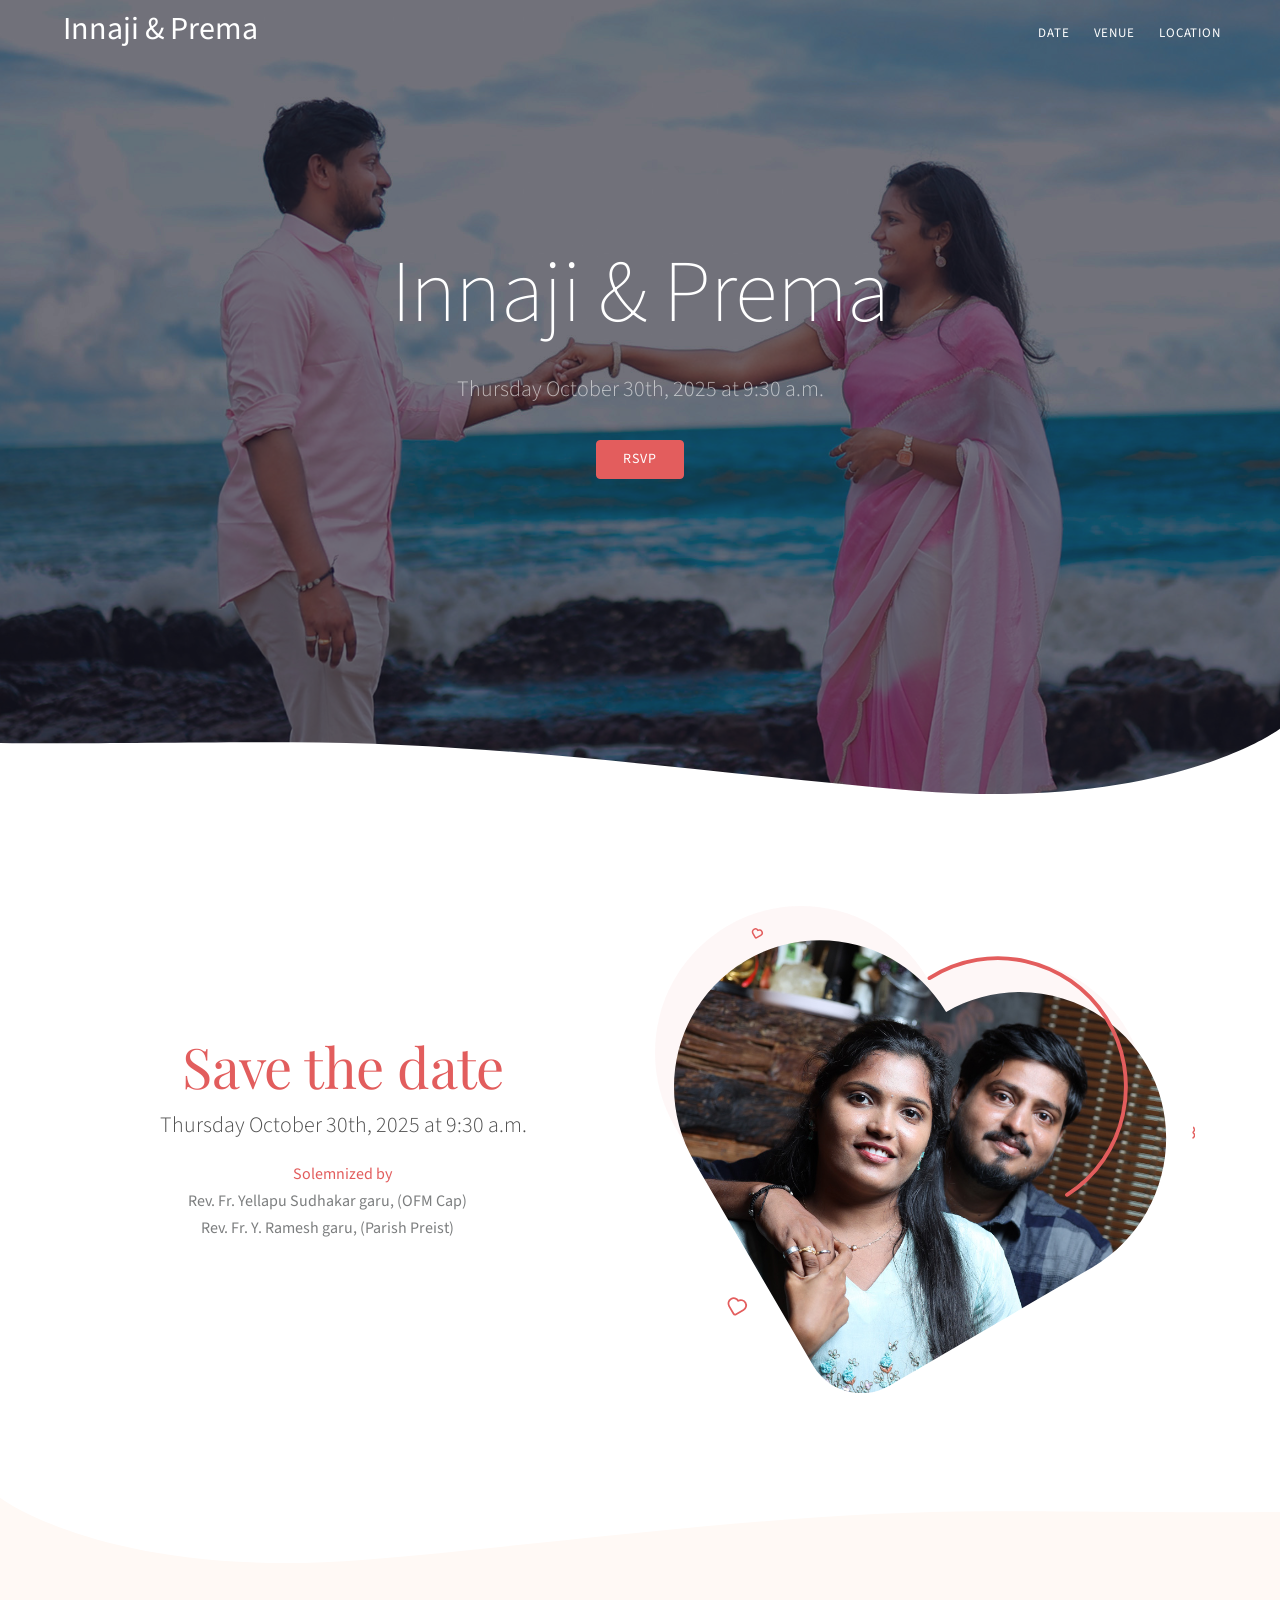
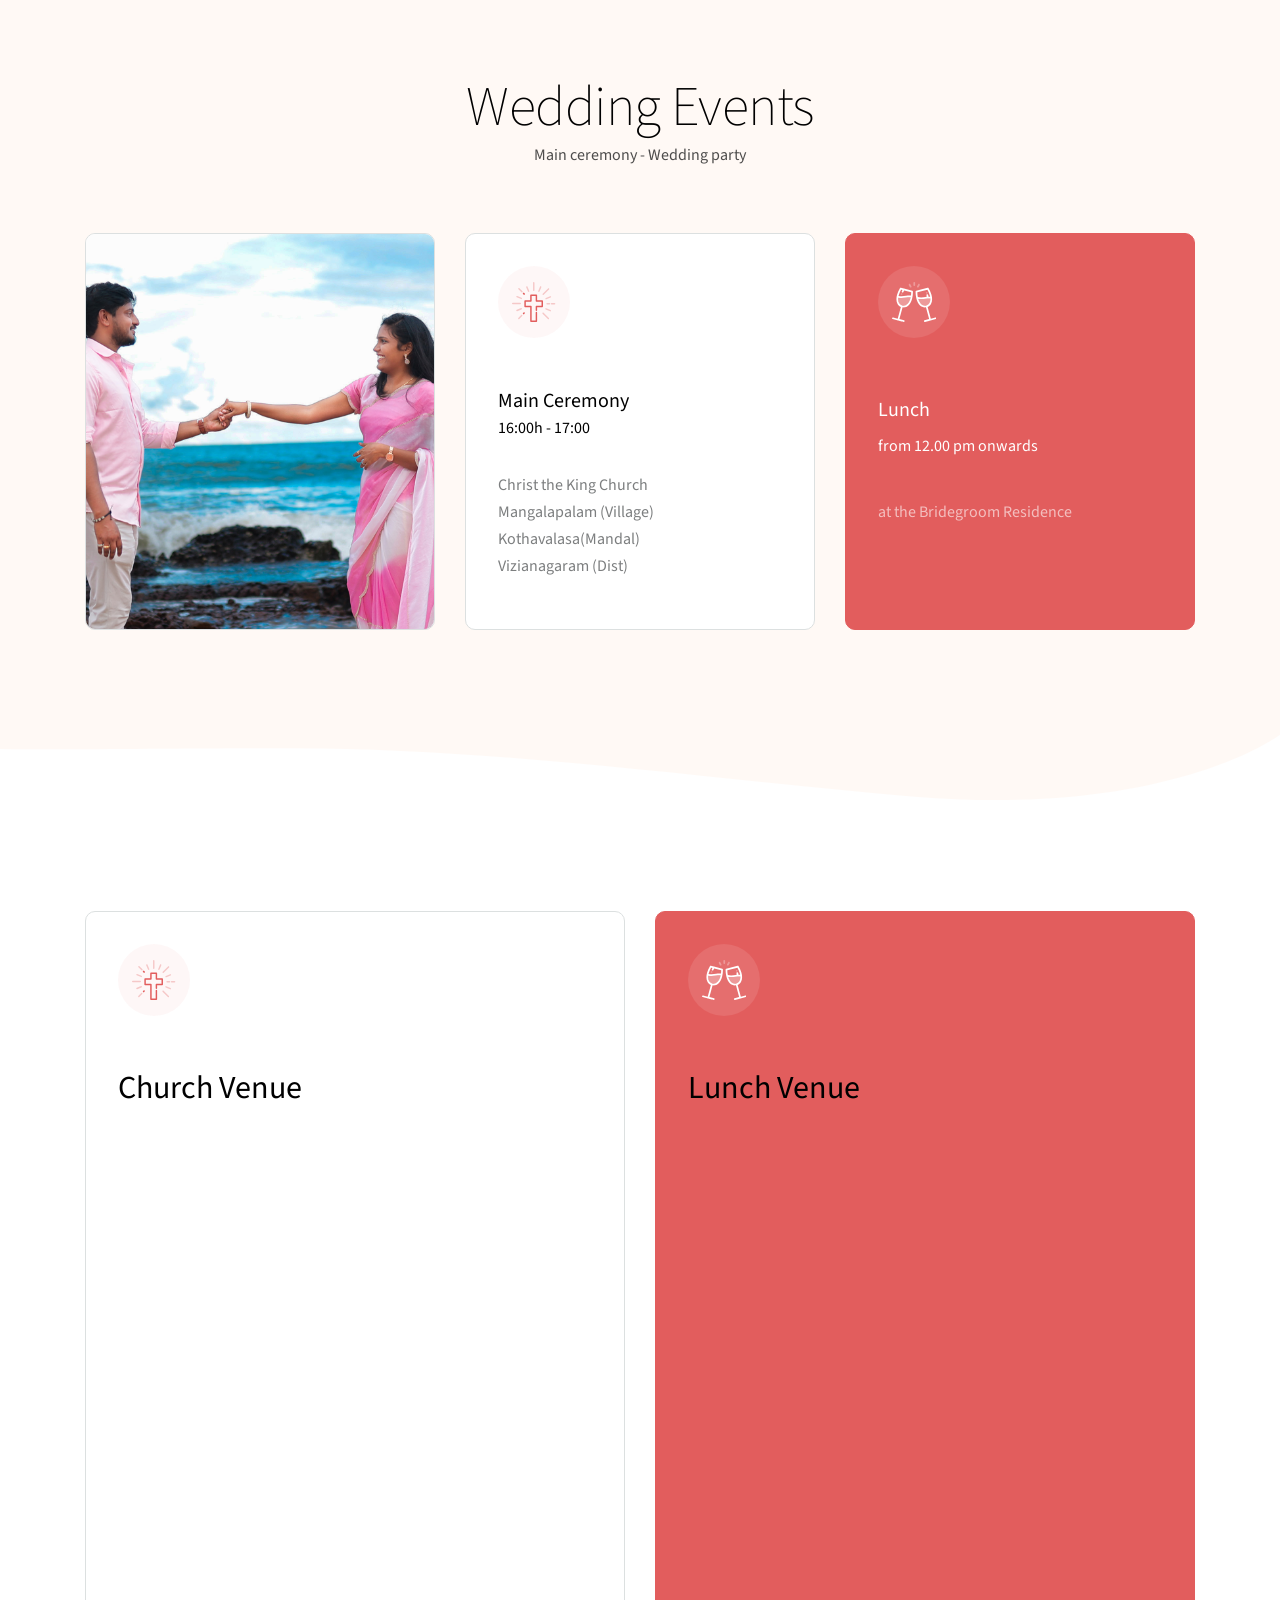
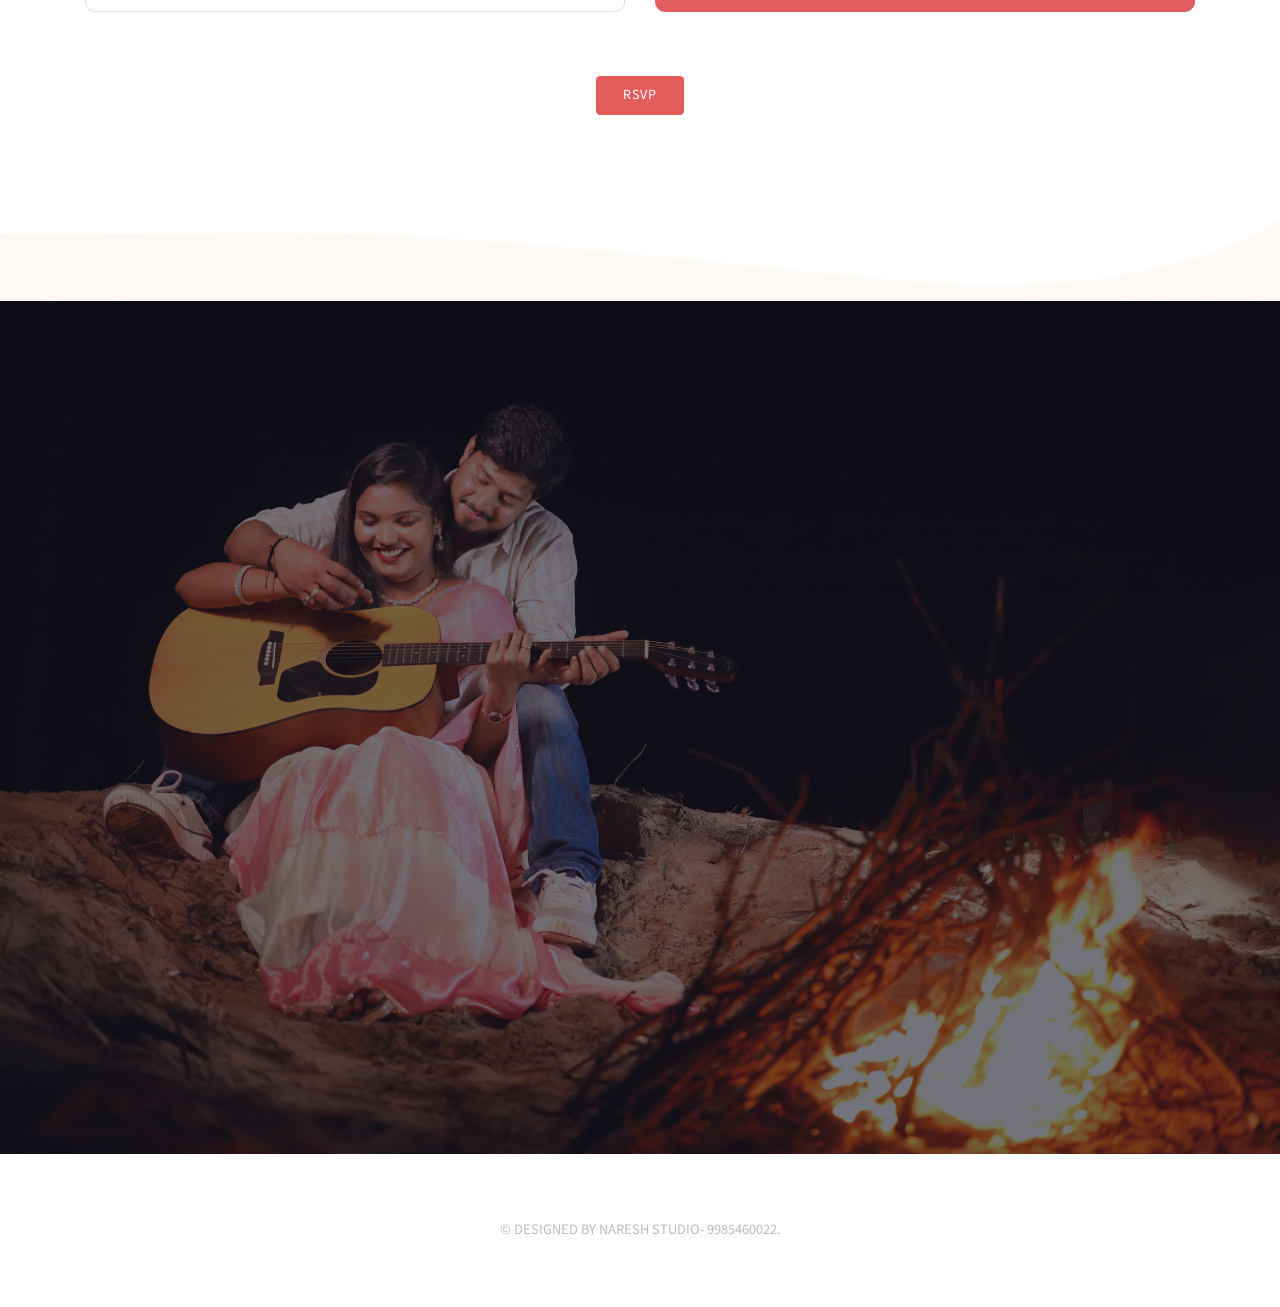
==== commit 6ae4fa1d: "Add files via upload" ====
--- a/Innaji-weds-Prema/index.html
+++ b/Innaji-weds-Prema/index.html
@@ -3,7 +3,7 @@
    <head>
       <!-- Metas -->
       <meta charset="utf-8">
-      <title>Foxewedding - Beautiful Wedding Template</title>
+      <title>Innaji weds Prema</title>
       <meta name="description" content="">
       <meta name="viewport" content="width=device-width, initial-scale=1.0">
       <!-- Css -->
@@ -41,12 +41,7 @@
                      <div class="nav-menu collapse navbar-collapse navbar-collapse justify-content-end mr-5 ">
                         <ul class=" navbar-nav  header-navbar-nav">
                            <li><a class=" nav-link scroll" href="#resto">Date</a></li>
-                           <li><a class=" nav-link scroll" href="#story">Love Story</a></li>
-                           <li><a class=" nav-link scroll" href="#wedding">Wedding</a></li>
-                           <li><a class=" nav-link scroll" href="#gallery">Gallery</a></li>
-                           <li><a class=" nav-link scroll" href="#gift">Gift Registry</a></li>
-                           <li><a class=" nav-link scroll" href="#friends">Friends</a></li>
-                           <li><a class=" nav-link scroll" href="#rsvp">Rsvp</a></li>
+                           <li><a class=" nav-link scroll" href="#rsvp">Venue</a></li>
                            <li><a class=" nav-link scroll" href="#location">Location</a></li>
                         </ul>
                      </div>
@@ -58,7 +53,7 @@
          <!--End header-->
          <!--Hero section-->
          <section class="gradient-overlay gradient-overlay-dark ">
-            <img class="bg-image" src="assets/img/1.jpg" alt="">
+            <img class="bg-image" src="assets/img/1.jpg" alt="" >
             <div class="container">
                <!--row-->
                <div class="row min-vh-80 align-items-center z-index-2 position-relative text-center">
@@ -646,20 +641,7 @@
                </div>
                <!--End container-->
             </div>
-            <div class="curved-decoration">
-               
-               <svg width="100%" height="100%" class="bg-secondary-svg" version="1.1" xmlns="http://www.w3.org/2000/svg" xmlns:xlink="http://www.w3.org/1999/xlink" x="0px" y="0px" viewBox="0 0 2560 168.6227" enable-background="new 0 0 2560 168.6227" xml:space="preserve">
-<g>
-</g>
-<g>
-
-   <path d="M0,0c0,0,219.6543,165.951,730.788,124.0771c383.3156-31.4028,827.2139-96.9514,1244.7139-96.9514
-      c212.5106,0,438.9999,3.5,584.4982,1.5844v139.9126H0V0z"></path>
-</g>
-</svg>
-<img class="bg-image" src="assets/img/3.jpg" alt="">
-
-            </div>
+            
          </section>
 
        
@@ -679,28 +661,21 @@
     
          <!--Hero section-->
          <section class="gradient-overlay ">
-            <img class="bg-image" src="assets/img/2.jpg" alt="">
+            <img class="bg-image1" src="assets/img/3.jpg" width="100%" alt="">
             <div class="container">
                <!--row-->
-               <div class="row  min-vh-80 align-items-center z-index-2 position-relative text-center" >
-                  <img class="img-fluid" src="assets/img/3.jpg" alt="">
-                  <div class="col-12">
-                     <div class=" play-btn-container mb-4">
-                        <a href="https://www.instagram.com/p/DQTUDX9EgzukvSIlrd4FxlJyfFHr6i8V1jca-M0/" class="btn btn-primary btn-play popup-youtube">
-                           <svg class="icon-svg" version="1.1" xmlns="http://www.w3.org/2000/svg" xmlns:xlink="http://www.w3.org/1999/xlink" x="0px" y="0px" viewBox="0 0 168.7 270.7" enable-background="new 0 0 168.7 270.7;" xml:space="preserve">
-                              <path class="st0" d="M0,252.5V18.2C0,2,21.5-6.1,34.1,5.4l128.7,117.1c7.8,7.1,7.8,18.6,0,25.7L34.1,265.3
-                                 C21.5,276.8,0,268.7,0,252.5z" fill="#FFFFFF" />
-                           </svg>
-                        </a>
-                     </div>
+               <div class="row  min-vh-10 align-items-center z-index-2 position-relative text-center" >
+                  <!--<img class="img-fluid" src="assets/img/3.jpg" alt="">-->
+                  <!--<div class="col-12">
+                   
                      <h1 class="display-4 font-secondary  text-white mb-4">Just Married</h1>
                      <p class="w-md-50 mb-0 mx-auto text-light lead font-weight-300 "> Friendship... is not something you learn in school. But if you haven't learned the meaning of friendship, you really haven't learned anything</p>
-                  </div>
+                  </div>-->
                </div>
                <!--End row-->
             </div>
             <!--End container-->
-            <div class="curved-decoration ">
+            <!--<div class="curved-decoration ">
                <svg width="100%" height="100%" class="bg-secondary-svg" version="1.1" xmlns="http://www.w3.org/2000/svg" xmlns:xlink="http://www.w3.org/1999/xlink" x="0px" y="0px" viewBox="0 0 2560 168.6227" enable-background="new 0 0 2560 168.6227" xml:space="preserve">
 <g>
 </g>
@@ -709,7 +684,7 @@
       c212.5106,0,438.9999,3.5,584.4982,1.5844v139.9126H0V0z"></path>
 </g>
 </svg>
-            </div>
+            </div>-->
          </section>
          <!--End hero section-->
        
--- a/Innaji-weds-Prema/css/main.css
+++ b/Innaji-weds-Prema/css/main.css
@@ -1,10 +1,4 @@
-/* 
-
-Foxewedding - Beautiful Wedding html template
-Copyright 2019  www.mutationmedia.net 
-Created by : mutationthemes  
-
-*/
+
 
 /* Table of Content ================================================== 
 
@@ -801,4 +795,15 @@
 }
 @media (min-width: 1200px) {
 }
+@media (max-width: 768px) {
+    .bg-image {
+        content: url('../assets/img/11.jpg');
+    }
+}
+@media (max-width: 768px) {
+    .bg-image1 {
+        content: url('../assets/img/12.jpg');
+       
+    }
+}
 /*End mediaqueries*/
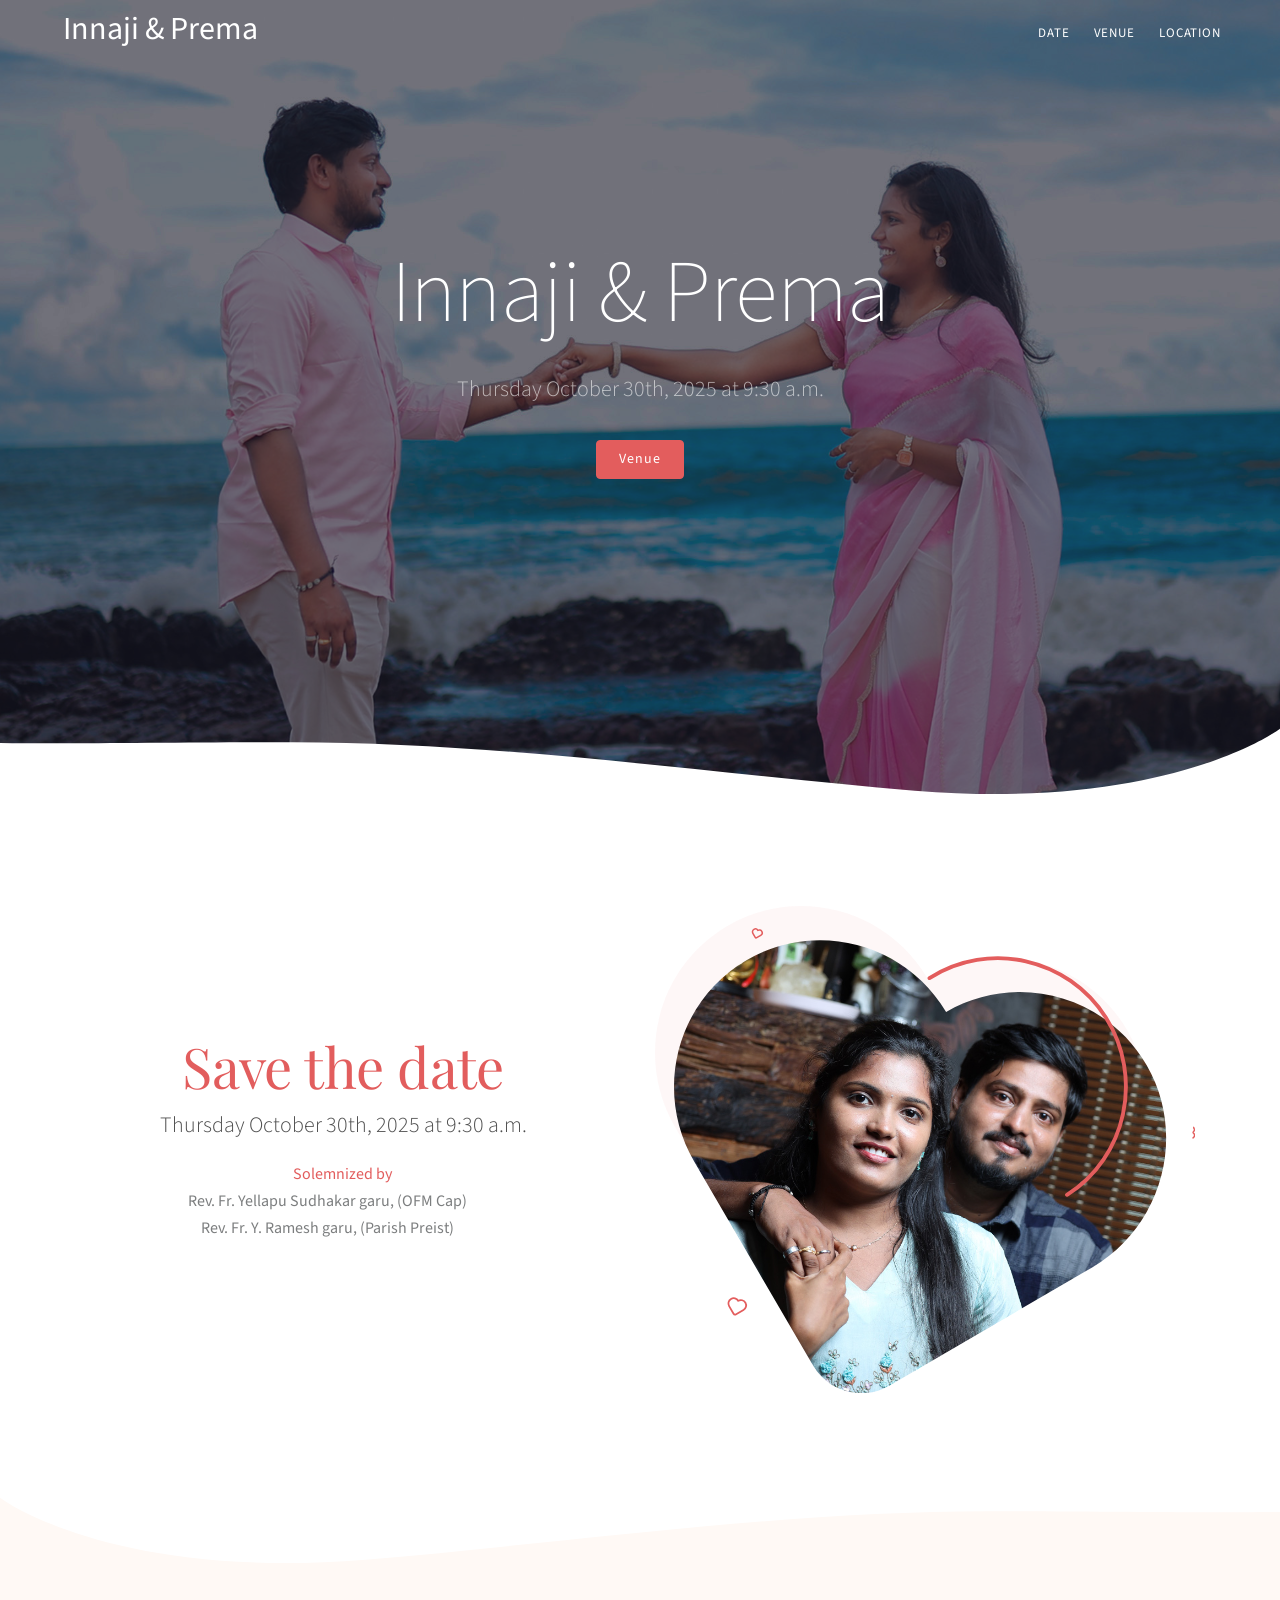
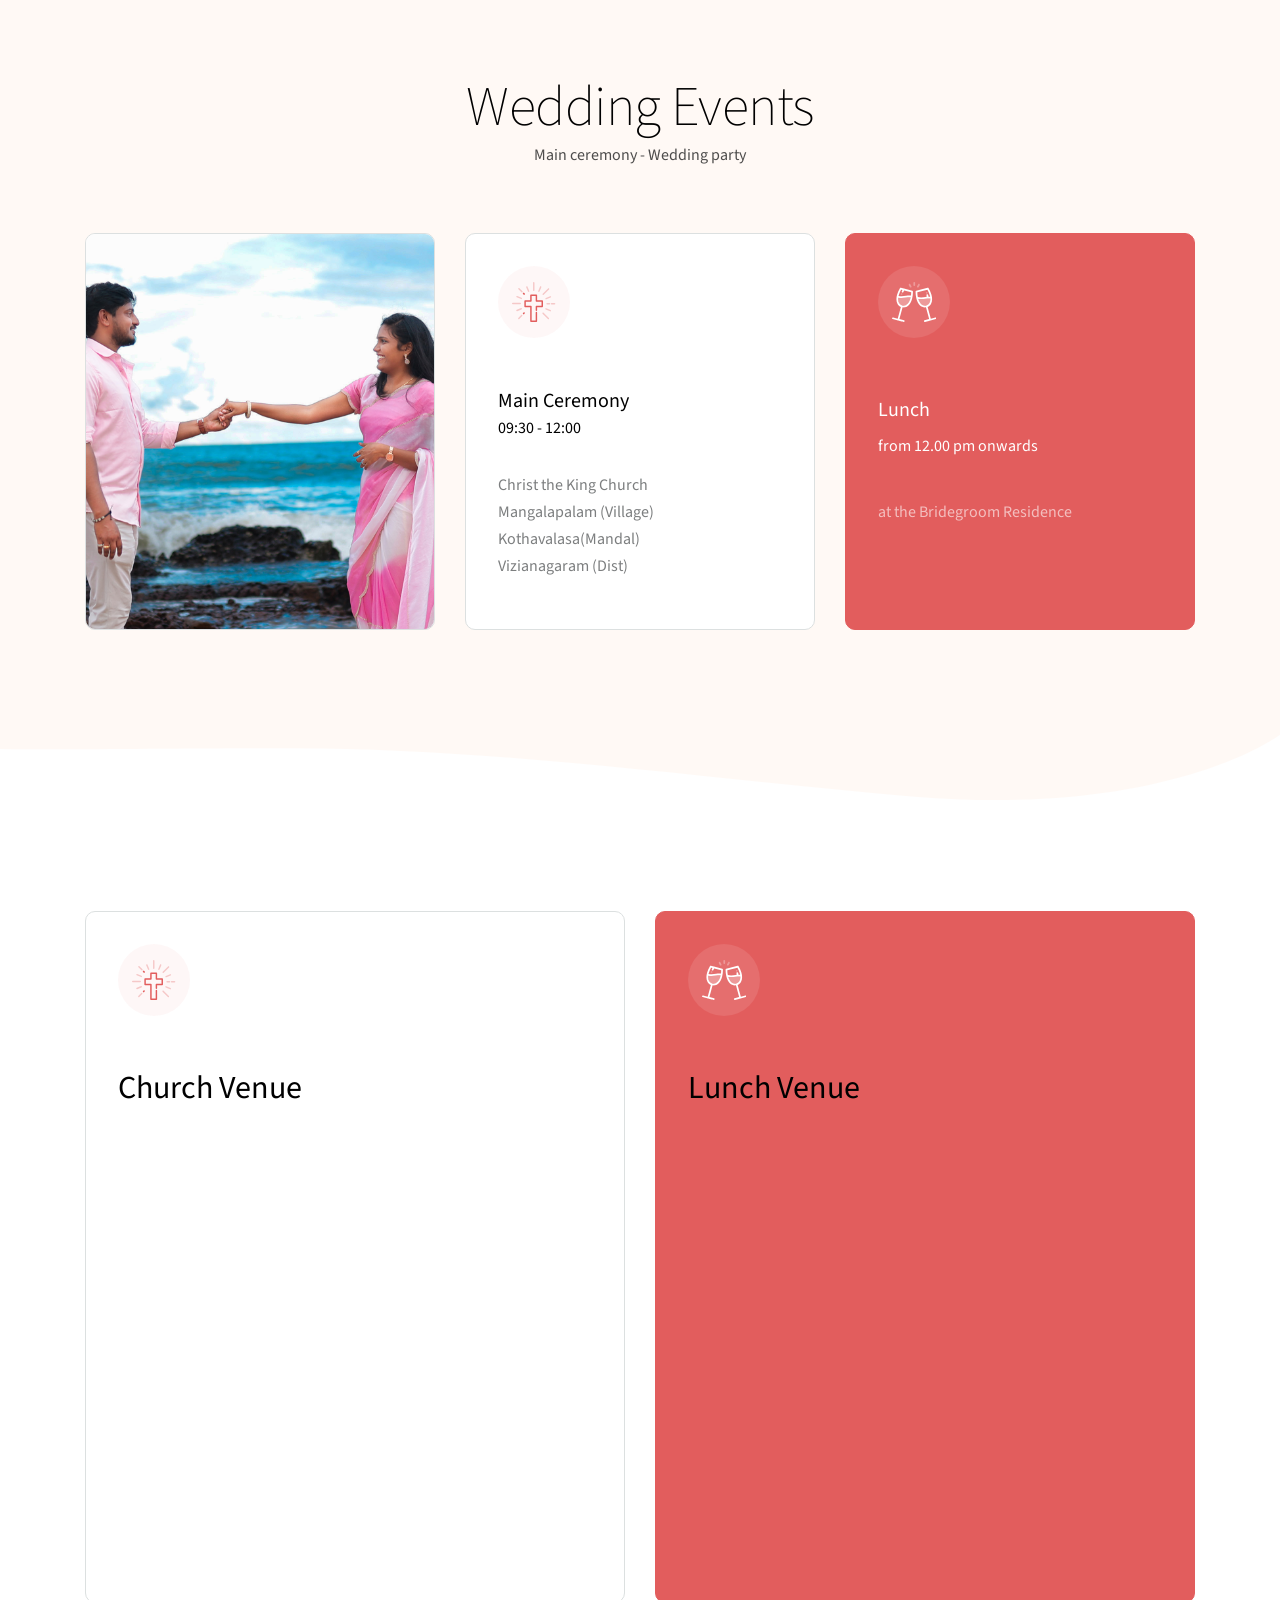
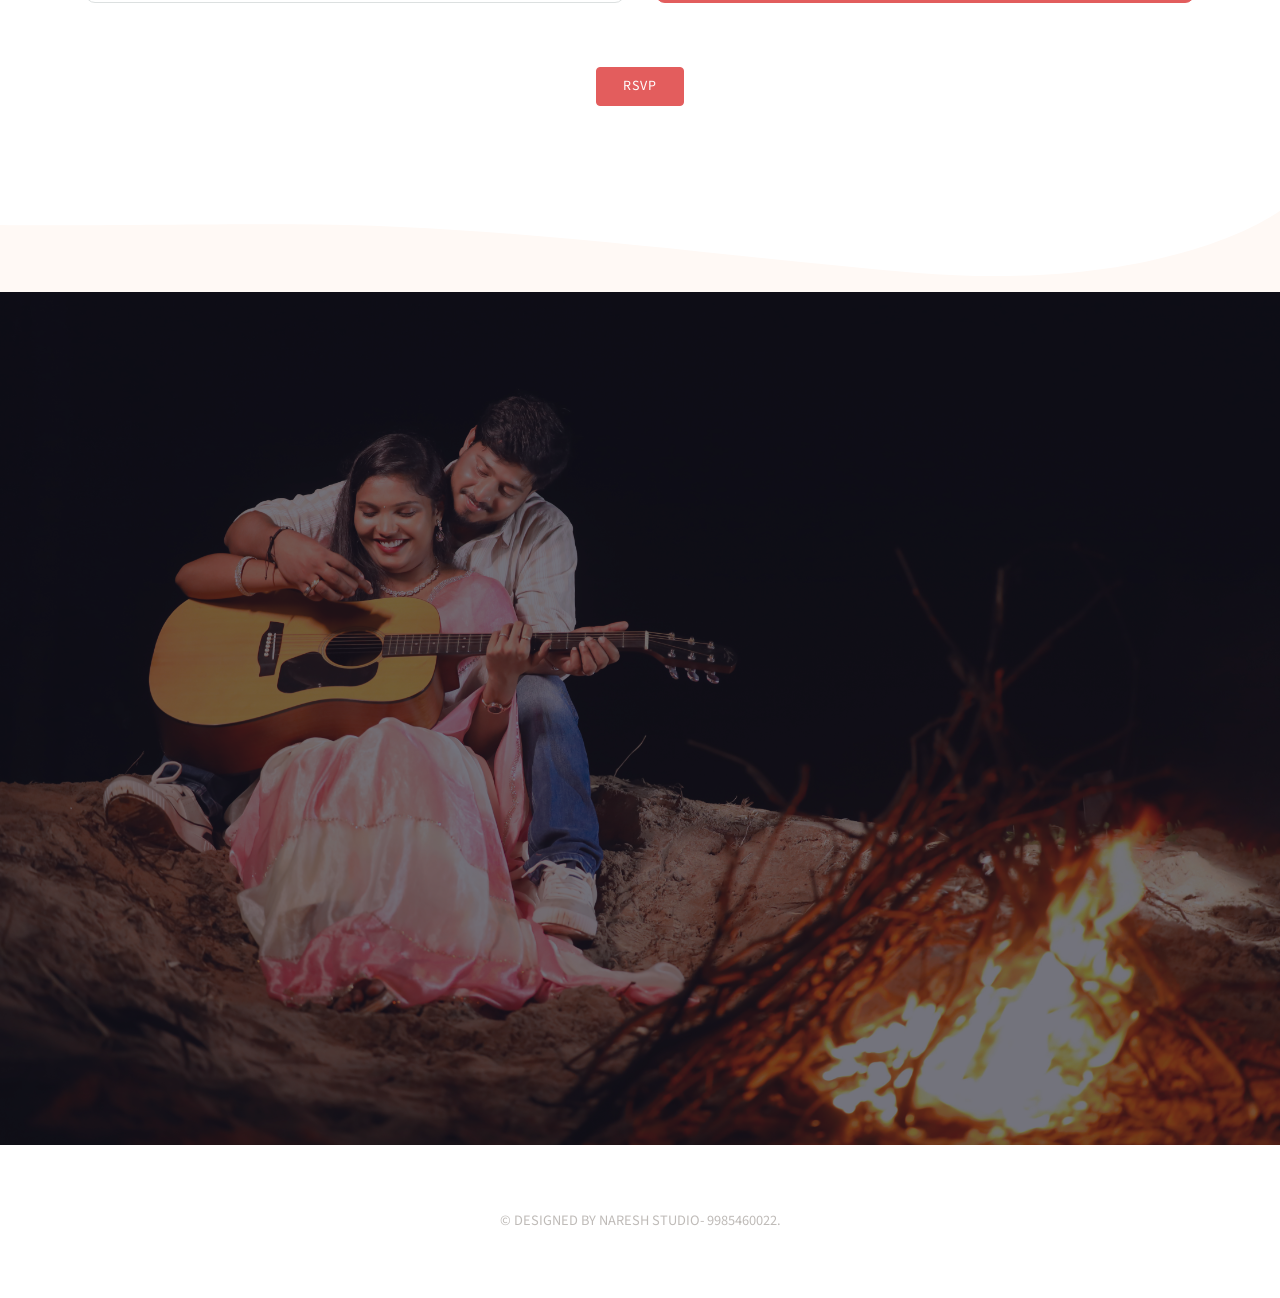
==== commit ac392e7e: "Add files via upload" ====
--- a/Innaji-weds-Prema/index.html
+++ b/Innaji-weds-Prema/index.html
@@ -41,8 +41,8 @@
                      <div class="nav-menu collapse navbar-collapse navbar-collapse justify-content-end mr-5 ">
                         <ul class=" navbar-nav  header-navbar-nav">
                            <li><a class=" nav-link scroll" href="#resto">Date</a></li>
-                           <li><a class=" nav-link scroll" href="#rsvp">Venue</a></li>
-                           <li><a class=" nav-link scroll" href="#location">Location</a></li>
+                           <li><a class=" nav-link scroll" href="#location">Venue</a></li>
+                           <li><a class=" nav-link scroll" href="#Venue">Location</a></li>
                         </ul>
                      </div>
                   </nav>
@@ -60,7 +60,7 @@
                   <div class="col-12">
                      <h1 class="display-2  text-white mb-4">Innaji &amp; Prema</h1>
                      <p class="font-weight-300 text-light  lead mb-5 ">Thursday October 30th, 2025 at 9:30 a.m. </p>
-                     <a href="#rsvp" class="btn btn-primary btn-wide-sm btn-sm  scroll">RSVP</a>
+                     <a href="#Venue" class="btn btn-primary btn-wide-sm btn-sm  scroll">Venue</a>
                   </div>
                </div>
                <!--End row-->
@@ -82,7 +82,7 @@
          </section>
          <!--End hero section-->
          <!--Date section-->
-         <section id="resto" class=" ">
+         <section id="location" class=" ">
             <div class="container spacer-double-lg">
                <div class="row justify-content-lg-between align-items-center">
                   <div class="col-md-6 mb-5 mb-md-0">
@@ -299,7 +299,7 @@
                            </svg>
                         </div>
                         <h5 class="mb-0">Main Ceremony</h5>
-                        <h6 class="mb-5">16:00h - 17:00</h6>
+                        <h6 class="mb-5">09:30 - 12:00</h6>
                         <p class="text-align-center">Christ the King Church
                            <br>Mangalapalam (Village)
                            <br>Kothavalasa(Mandal)
@@ -406,7 +406,7 @@
             </div>
          </section>
          
-         <section id="wedding" class="spacer-one-top-lg">
+         <section id="Venue" class="spacer-one-top-lg">
             <!--Container-->
             <div class="container spacer-one-bottom-lg">
               
@@ -548,7 +548,7 @@
                            </svg>
                         </div>
                         <h2>Church Venue</h2>
-                        <h5 class="mb-0"><iframe src="https://www.google.com/maps/embed?pb=!1m18!1m12!1m3!1d3688.501317212447!2d83.1854649!3d17.872473499999998!2m3!1f0!2f0!3f0!3m2!1i1024!2i768!4f13.1!3m3!1m2!1s0x3a3961295c919add%3A0xb47b34700753ea06!2sChrist%20the%20King%20Church!5e1!3m2!1sen!2sin!4v1761711569259!5m2!1sen!2sin" width="600" height="450" style="border:0;" allowfullscreen="" loading="lazy" referrerpolicy="no-referrer-when-downgrade"></iframe></h5>
+  <iframe src="https://www.google.com/maps/embed?pb=!1m18!1m12!1m3!1d3737.945034601353!2d83.1854649!3d17.872473499999998!2m3!1f0!2f0!3f0!3m2!1i1024!2i768!4f13.1!3m3!1m2!1s0x3a3961295c919add%3A0xb47b34700753ea06!2sChrist%20the%20King%20Church!5e1!3m2!1sen!2sin!4v1761736495891!5m2!1sen!2sin" width="600" height="450" style="border:0;" allowfullscreen="" loading="lazy" referrerpolicy="no-referrer-when-downgrade"></iframe>
 
                      </div>
                   </div>
@@ -624,8 +624,7 @@
                            </svg>
                         </div>
                          <h2>Lunch Venue</h2>
-                        <h5 class="mb-0"><iframe src="https://www.google.com/maps/embed?pb=!1m18!1m12!1m3!1d3688.501317212447!2d83.1854649!3d17.872473499999998!2m3!1f0!2f0!3f0!3m2!1i1024!2i768!4f13.1!3m3!1m2!1s0x3a3961295c919add%3A0xb47b34700753ea06!2sChrist%20the%20King%20Church!5e1!3m2!1sen!2sin!4v1761711569259!5m2!1sen!2sin" width="600" height="450" style="border:0;" allowfullscreen="" loading="lazy" referrerpolicy="no-referrer-when-downgrade"></iframe></h5>
-
+                       <iframe src="https://www.google.com/maps/embed?pb=!1m17!1m12!1m3!1d3737.879508843132!2d83.19040299999999!3d17.875587999999997!2m3!1f0!2f0!3f0!3m2!1i1024!2i768!4f13.1!3m2!1m1!2zMTfCsDUyJzMyLjEiTiA4M8KwMTEnMjUuNSJF!5e1!3m2!1sen!2sin!4v1761736531083!5m2!1sen!2sin" width="600" height="450" style="border:0;" allowfullscreen="" loading="lazy" referrerpolicy="no-referrer-when-downgrade"></iframe>
                      </div>
                   </div>
                </div>
